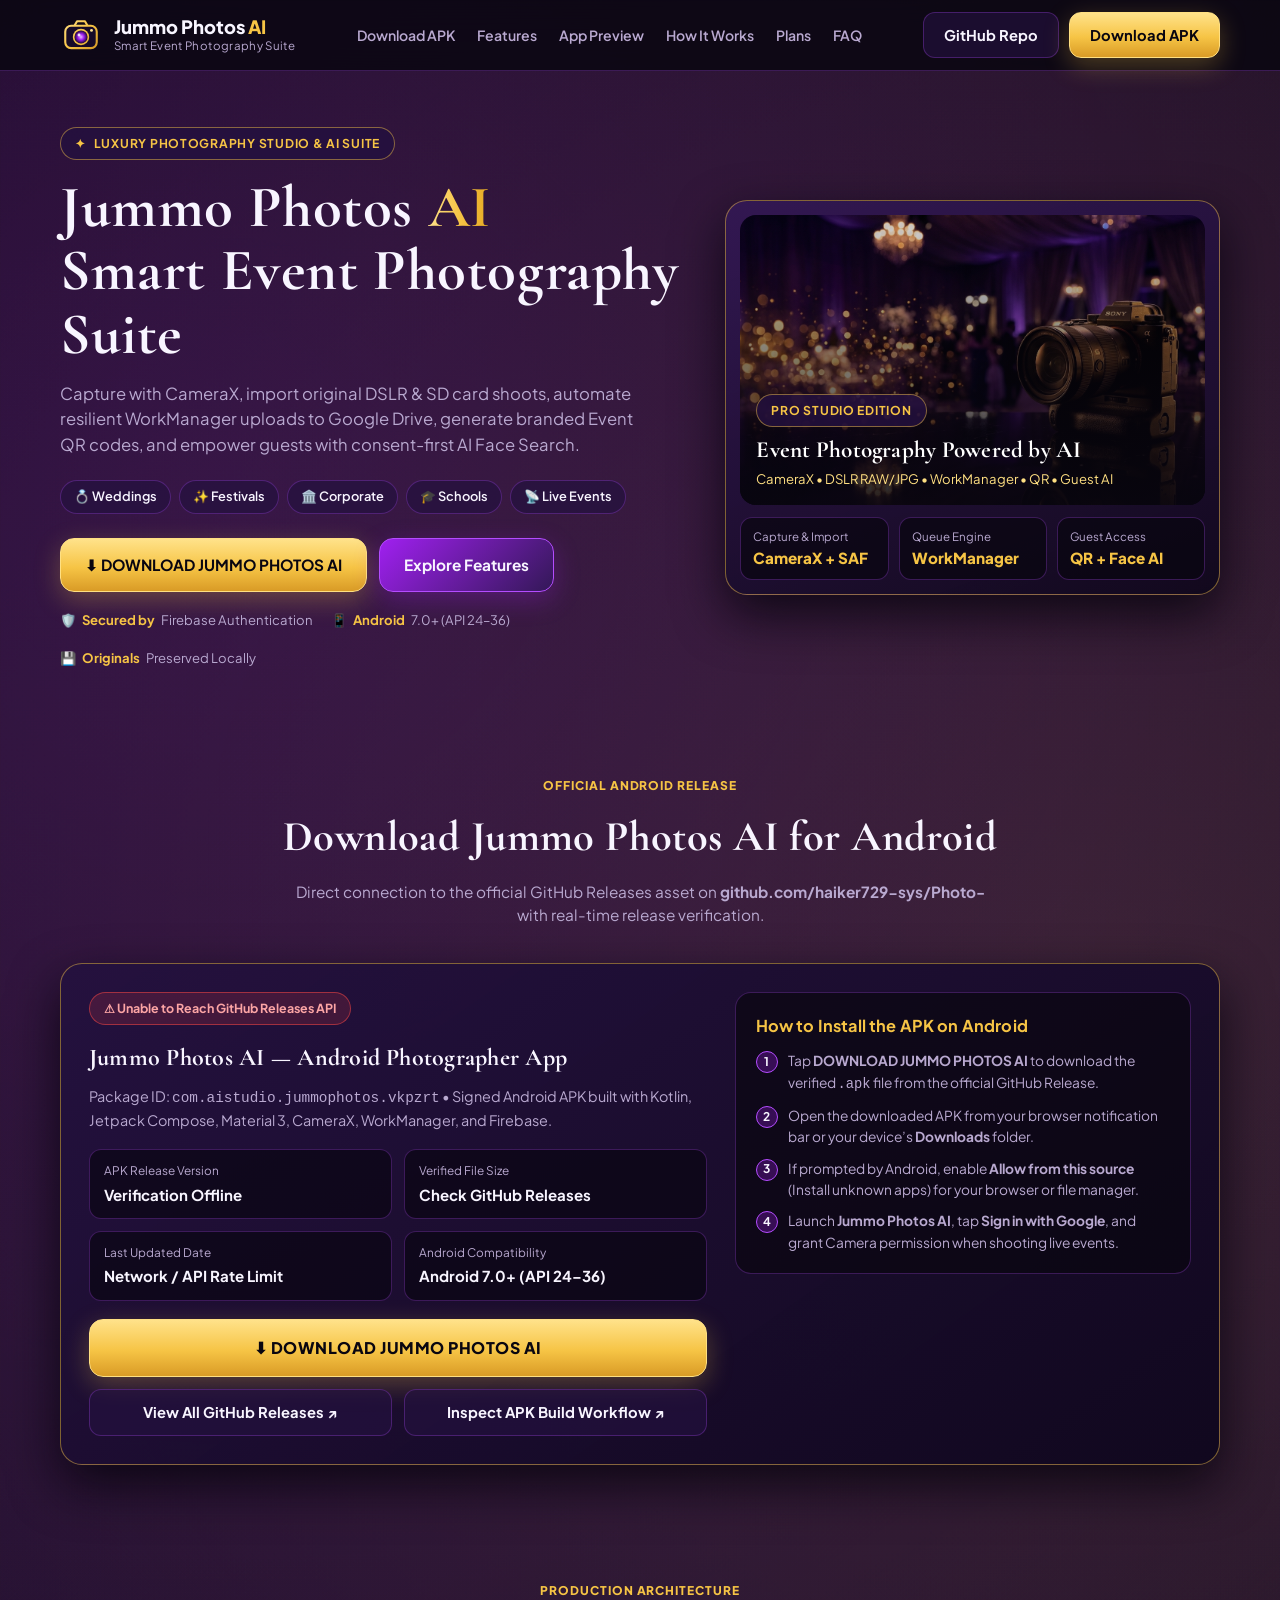
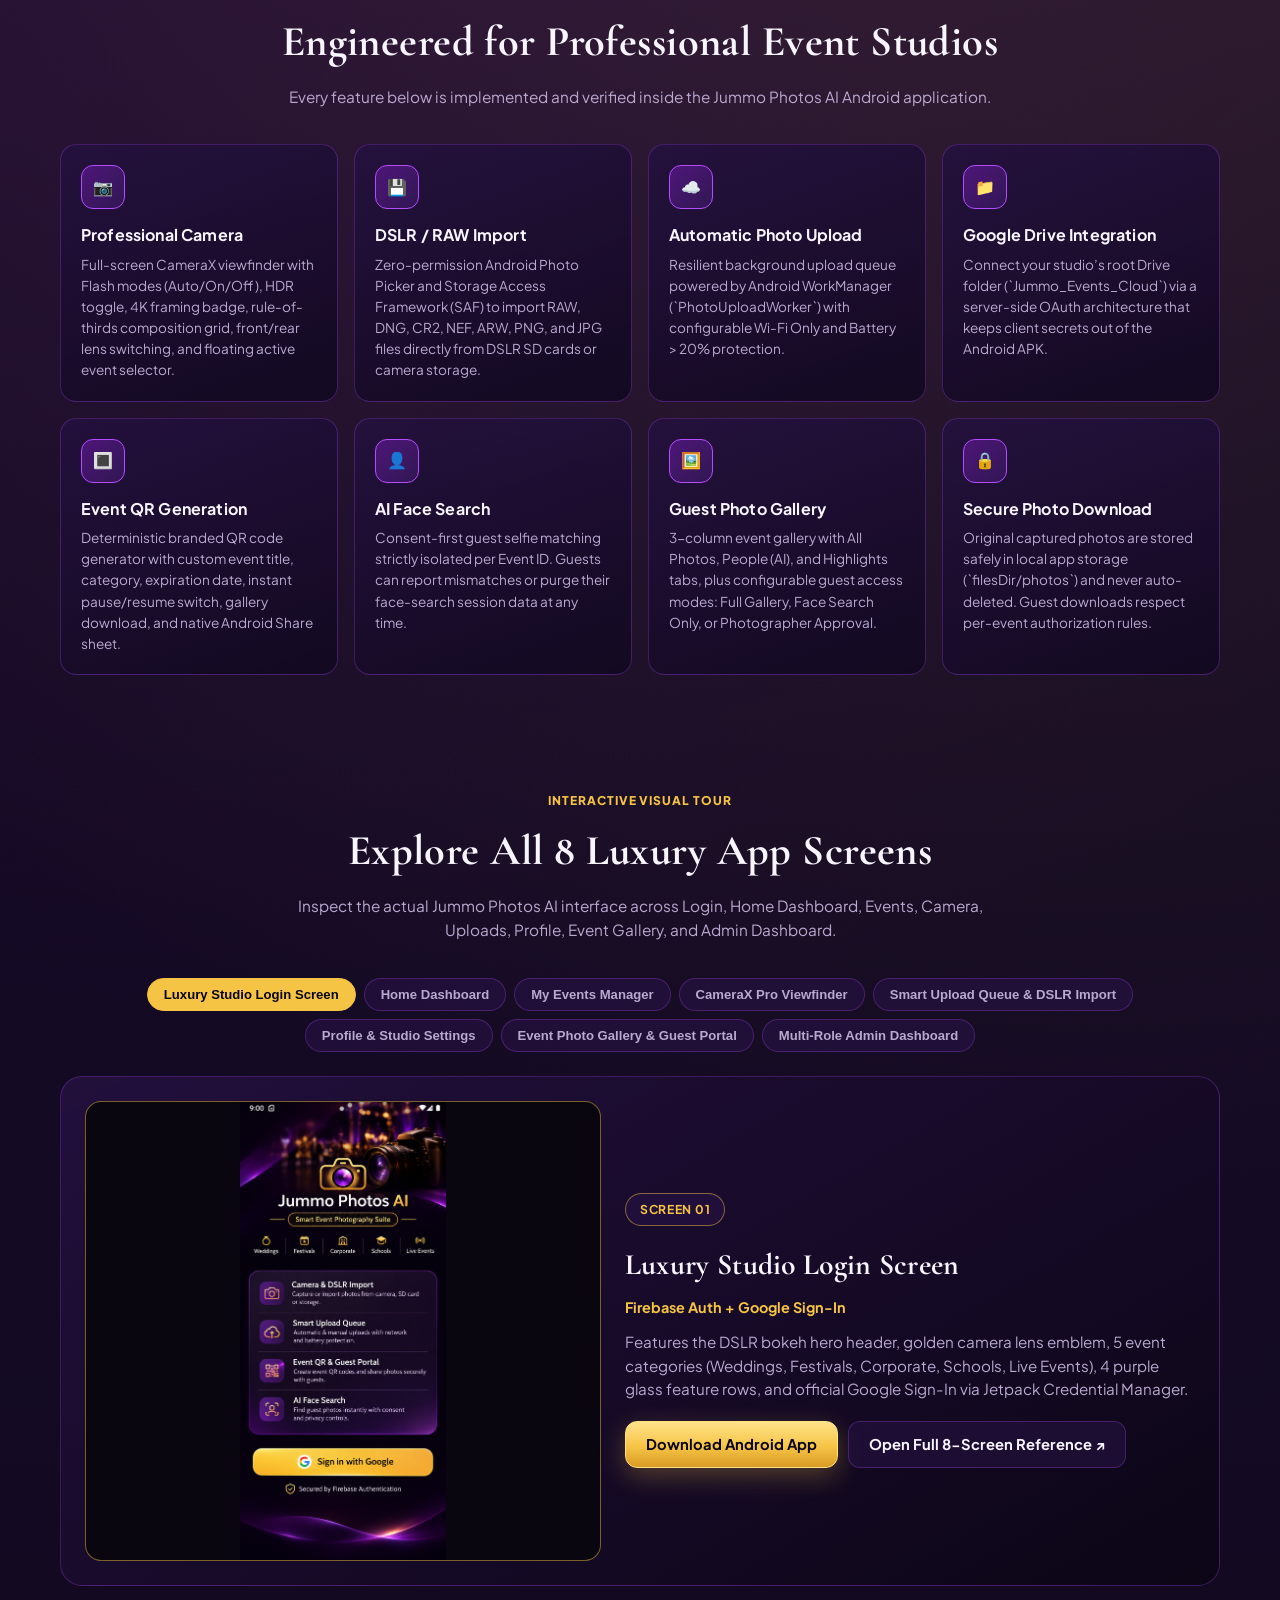
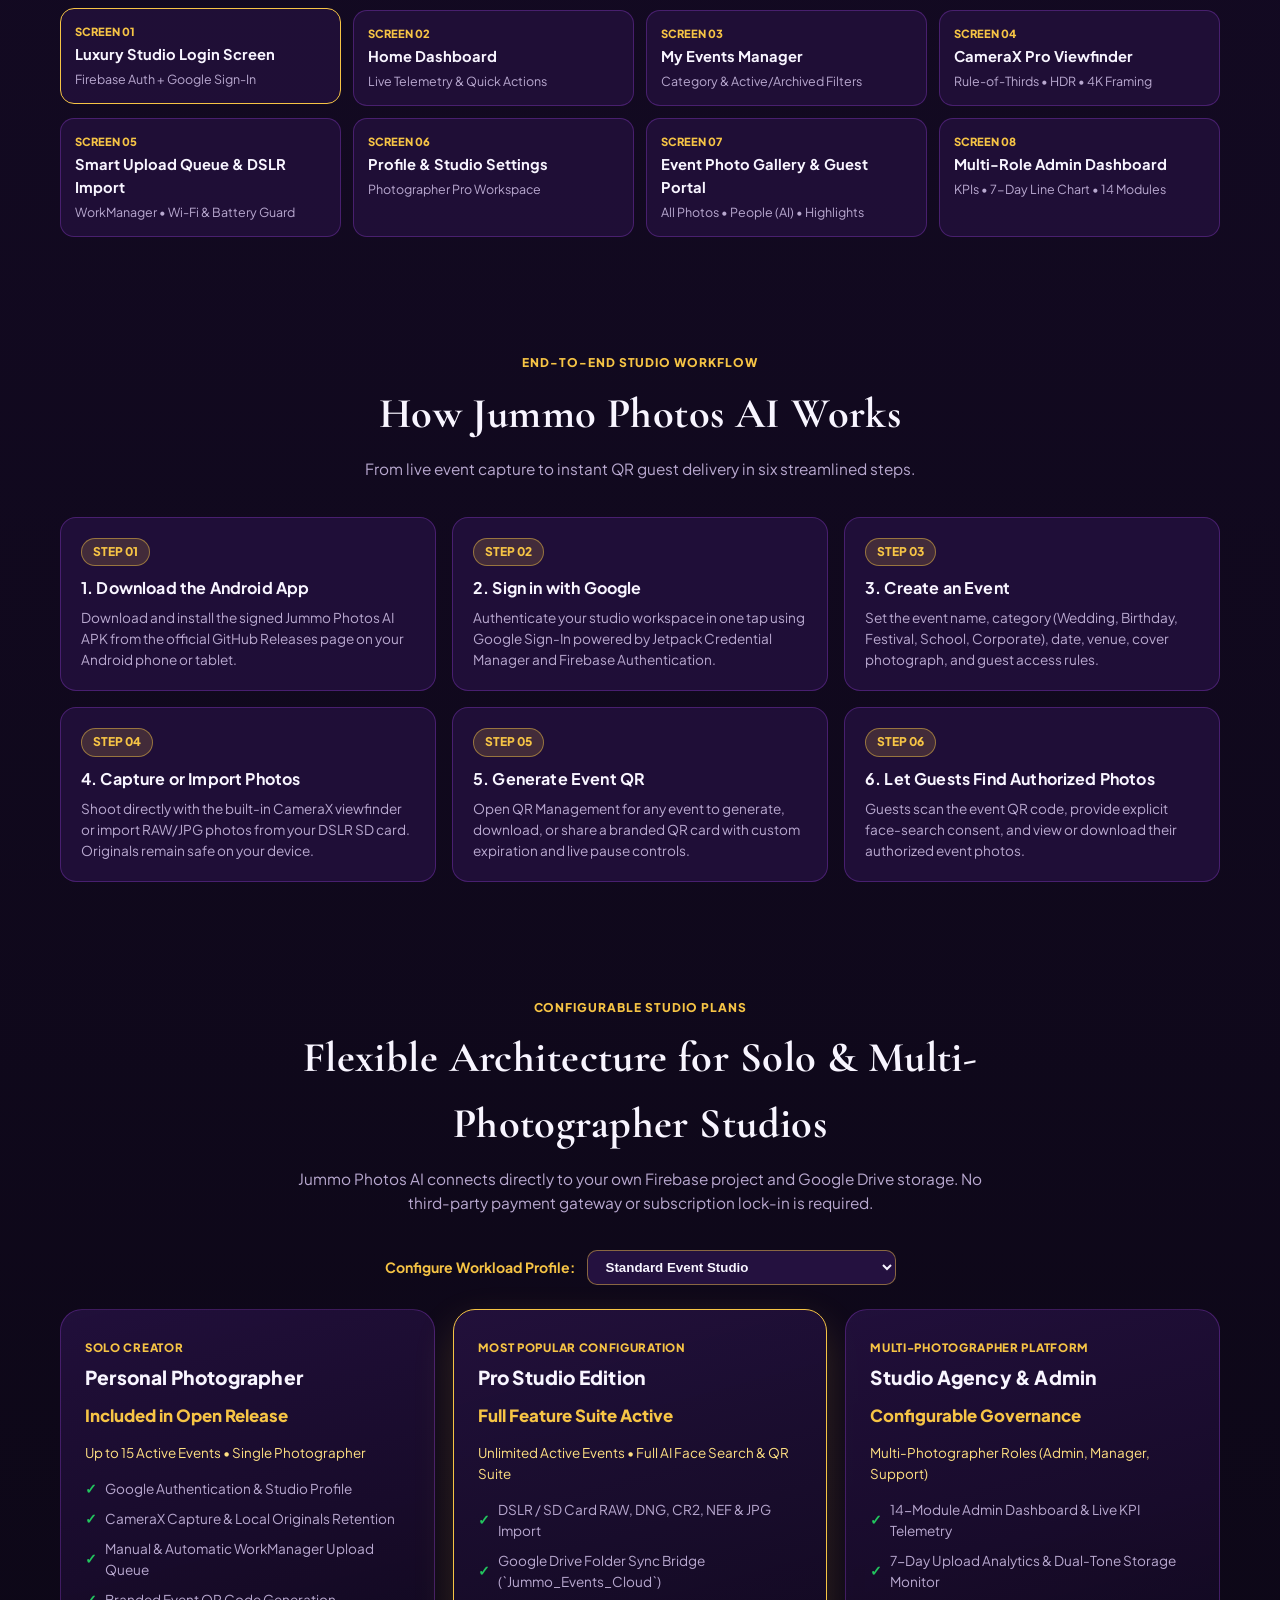
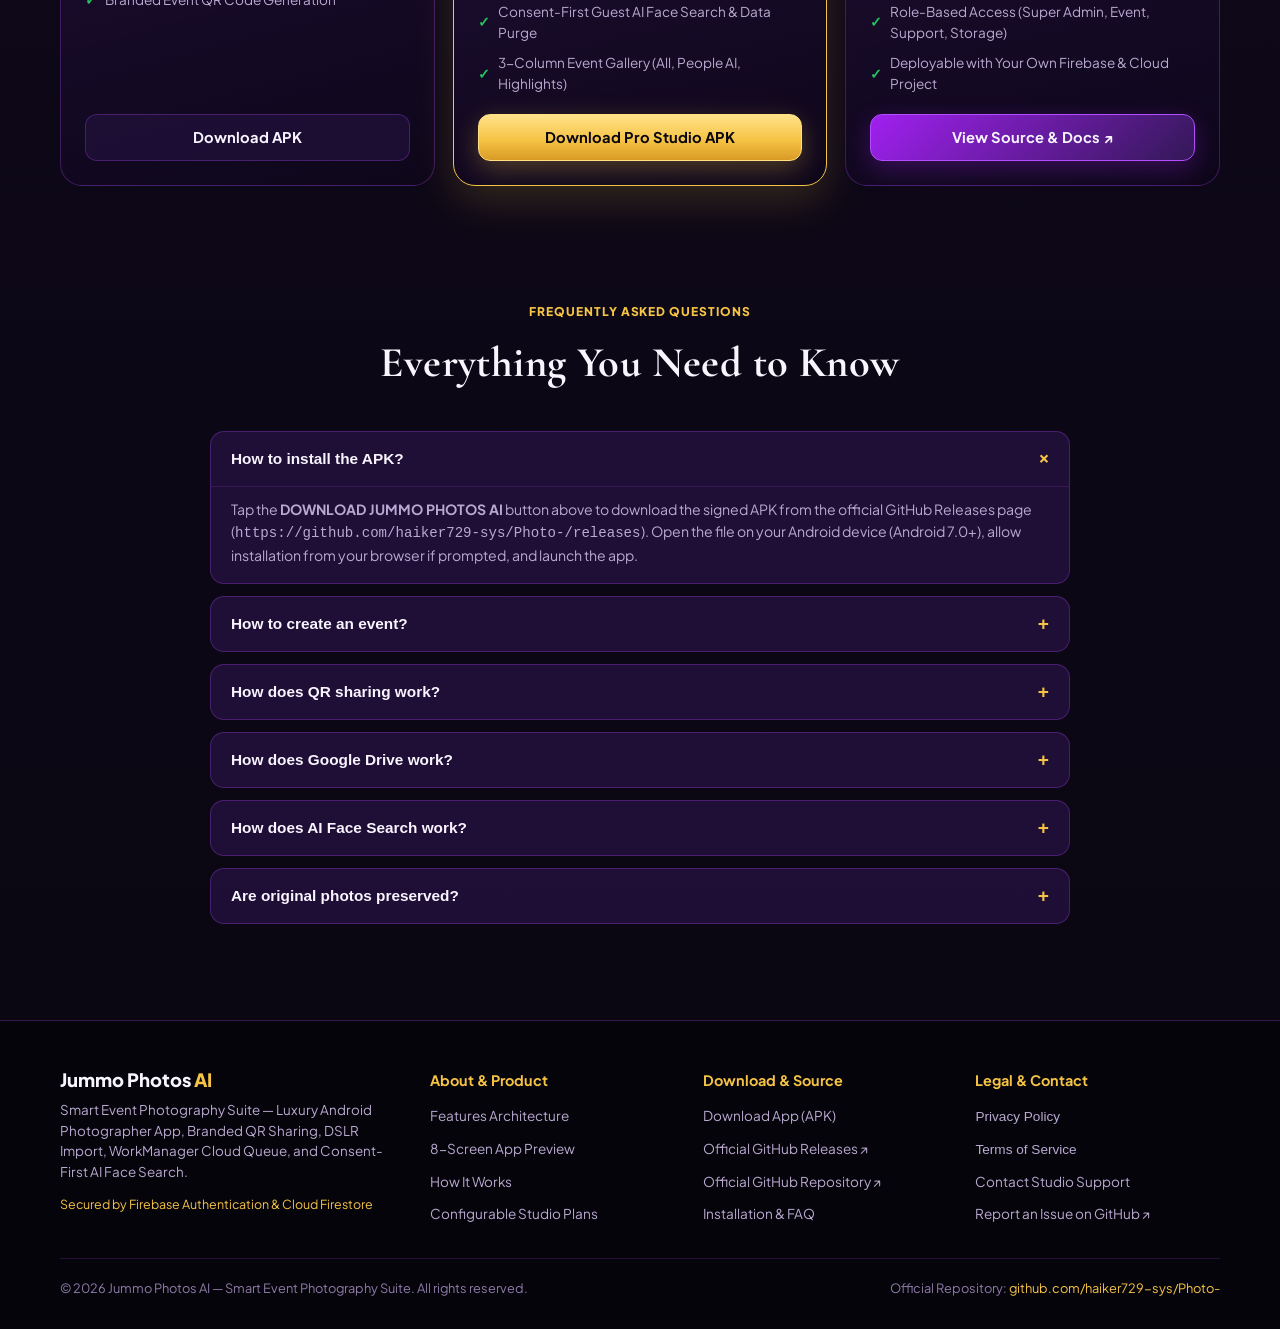
==== docs/index.html @ 93e832d7 "feat: add Official Website screen and APK portal Integrate OfficialWebsiteScreen to provide users wi" ====
<!DOCTYPE html>
<html lang="en">
<head>
  <meta charset="UTF-8" />
  <meta name="viewport" content="width=device-width, initial-scale=1.0" />
  <title>Jummo Photos AI — Smart Event Photography Suite | Official Website</title>
  <meta name="description" content="Jummo Photos AI is a luxury Event Photography, AI Face Search, DSLR RAW/JPG Import, WorkManager Cloud Upload, and Instant QR Photo Sharing suite for Android." />
  <meta name="keywords" content="Jummo Photos AI, Event Photography App, AI Face Search, QR Photo Sharing, CameraX Android, DSLR Import, Wedding Photography SaaS" />
  <meta property="og:title" content="Jummo Photos AI — Smart Event Photography Suite" />
  <meta property="og:description" content="Capture, manage, and share event photography with CameraX, DSLR/SD Import, Google Drive sync, Branded Event QR codes, and Consent-First AI Face Search." />
  <meta property="og:type" content="website" />
  <link rel="preconnect" href="https://fonts.googleapis.com" />
  <link rel="preconnect" href="https://fonts.gstatic.com" crossorigin />
  <link href="https://fonts.googleapis.com/css2?family=Cormorant+Garamond:wght@600;700&family=Plus+Jakarta+Sans:wght@400;500;600;700;800&display=swap" rel="stylesheet" />
  <link rel="stylesheet" href="styles.css" />
</head>
<body>
  <!-- Sticky Navigation Bar -->
  <header class="navbar">
    <div class="container nav-inner">
      <a href="#top" class="brand-link" aria-label="Jummo Photos AI Home">
        <!-- Luxury Golden Camera Lens SVG Logo -->
        <svg class="brand-logo-svg" viewBox="0 0 64 64" fill="none" xmlns="http://www.w3.org/2000/svg" aria-hidden="true">
          <defs>
            <linearGradient id="goldGrad" x1="0" y1="0" x2="64" y2="64" gradientUnits="userSpaceOnUse">
              <stop offset="0%" stop-color="#FFE596" />
              <stop offset="50%" stop-color="#F6C445" />
              <stop offset="100%" stop-color="#C98A1B" />
            </linearGradient>
            <radialGradient id="purpleLens" cx="50%" cy="50%" r="50%">
              <stop offset="0%" stop-color="#E9B8FF" />
              <stop offset="45%" stop-color="#A020F0" />
              <stop offset="100%" stop-color="#1A062E" />
            </radialGradient>
          </defs>
          <path d="M22 18L26 11H38L42 18" stroke="url(#goldGrad)" stroke-width="3.2" stroke-linecap="round" stroke-linejoin="round" />
          <rect x="8" y="18" width="48" height="34" rx="9" fill="#160B28" stroke="url(#goldGrad)" stroke-width="3.2" />
          <circle cx="48" cy="25" r="2.2" fill="#FFE596" />
          <circle cx="32" cy="35" r="12.5" fill="url(#goldGrad)" />
          <circle cx="32" cy="35" r="10" fill="url(#purpleLens)" />
          <circle cx="29" cy="32" r="2.2" fill="#FFFFFF" fill-opacity="0.85" />
        </svg>
        <div class="brand-text-wrap">
          <span class="brand-name">Jummo Photos <span>AI</span></span>
          <span class="brand-tagline">Smart Event Photography Suite</span>
        </div>
      </a>

      <nav aria-label="Primary Navigation">
        <ul class="nav-links" id="main-nav-links">
          <li><a href="#download-apk">Download APK</a></li>
          <li><a href="#features">Features</a></li>
          <li><a href="#app-preview">App Preview</a></li>
          <li><a href="#how-it-works">How It Works</a></li>
          <li><a href="#pricing">Plans</a></li>
          <li><a href="#faq">FAQ</a></li>
        </ul>
      </nav>

      <div class="nav-actions">
        <a href="https://github.com/haiker729-sys/Photo-" target="_blank" rel="noopener noreferrer" class="btn btn-outline">GitHub Repo</a>
        <a href="#download-apk" class="btn btn-gold">Download APK</a>
        <button type="button" class="mobile-menu-btn" id="mobile-menu-toggle" aria-label="Toggle Menu">☰</button>
      </div>
    </div>
  </header>

  <main id="top">
    <!-- 1. HERO SECTION -->
    <section class="hero-section">
      <div class="container hero-grid">
        <div>
          <div class="studio-pill">
            <span>✦</span> Luxury Photography Studio &amp; AI Suite
          </div>
          <h1 class="hero-title">
            Jummo Photos <span class="gold-accent">AI</span><br />
            Smart Event Photography Suite
          </h1>
          <p class="hero-subtitle">
            Capture with CameraX, import original DSLR &amp; SD card shoots, automate resilient WorkManager uploads to Google Drive, generate branded Event QR codes, and empower guests with consent-first AI Face Search.
          </p>

          <div class="hero-categories-strip" aria-label="Supported Event Categories">
            <span class="category-chip">💍 Weddings</span>
            <span class="category-chip">✨ Festivals</span>
            <span class="category-chip">🏛️ Corporate</span>
            <span class="category-chip">🎓 Schools</span>
            <span class="category-chip">📡 Live Events</span>
          </div>

          <div class="hero-cta-row">
            <a href="https://github.com/haiker729-sys/Photo-/releases/latest" class="btn btn-gold btn-large js-apk-download-trigger">
              ⬇ DOWNLOAD JUMMO PHOTOS AI
            </a>
            <a href="#features" class="btn btn-violet btn-large">
              Explore Features
            </a>
          </div>

          <div class="hero-trust-row">
            <span class="hero-trust-item">🛡️ <strong>Secured by</strong> Firebase Authentication</span>
            <span class="hero-trust-item">📱 <strong>Android</strong> 7.0+ (API 24–36)</span>
            <span class="hero-trust-item">💾 <strong>Originals</strong> Preserved Locally</span>
          </div>
        </div>

        <!-- Right Visual Card: DSLR + Wedding Photography Showcase -->
        <div class="hero-visual-card">
          <div class="hero-banner-img-wrap">
            <img src="assets/hero-studio.jpg" alt="Jummo Photos AI Professional DSLR Camera and Wedding Bokeh" />
            <div class="hero-banner-overlay">
              <span class="studio-pill" style="margin-bottom: 6px; width: fit-content;">Pro Studio Edition</span>
              <h2 style="font-size: 1.45rem; color: #fff;">Event Photography Powered by AI</h2>
              <p style="font-size: 0.82rem; color: #FFE082;">CameraX • DSLR RAW/JPG • WorkManager • QR • Guest AI</p>
            </div>
          </div>
          <div class="hero-mini-grid">
            <div class="hero-mini-stat">
              <div class="label">Capture &amp; Import</div>
              <div class="value">CameraX + SAF</div>
            </div>
            <div class="hero-mini-stat">
              <div class="label">Queue Engine</div>
              <div class="value">WorkManager</div>
            </div>
            <div class="hero-mini-stat">
              <div class="label">Guest Access</div>
              <div class="value">QR + Face AI</div>
            </div>
          </div>
        </div>
      </div>
    </section>

    <!-- 2. APK DOWNLOAD SYSTEM -->
    <section class="section" id="download-apk">
      <div class="container">
        <div class="section-header">
          <span class="section-eyebrow">Official Android Release</span>
          <h2 class="section-title">Download Jummo Photos AI for Android</h2>
          <p class="section-desc">
            Direct connection to the official GitHub Releases asset on <strong>github.com/haiker729-sys/Photo-</strong> with real-time release verification.
          </p>
        </div>

        <div class="apk-hub-card">
          <div class="apk-hub-grid">
            <div>
              <div id="apk-release-status-pill" class="release-status-pill checking">
                ⟳ Verifying Latest GitHub Release on haiker729-sys/Photo-…
              </div>
              <h3 style="font-size: 1.5rem; margin-bottom: 8px;">Jummo Photos AI — Android Photographer App</h3>
              <p style="font-size: 0.9rem; color: var(--text-lavender);">
                Package ID: <code>com.aistudio.jummophotos.vkpzrt</code> • Signed Android APK built with Kotlin, Jetpack Compose, Material 3, CameraX, WorkManager, and Firebase.
              </p>

              <div class="apk-meta-grid">
                <div class="apk-meta-box">
                  <div class="meta-label">APK Release Version</div>
                  <div class="meta-value" id="apk-meta-version">Checking release…</div>
                </div>
                <div class="apk-meta-box">
                  <div class="meta-label">Verified File Size</div>
                  <div class="meta-value" id="apk-meta-size">Checking asset…</div>
                </div>
                <div class="apk-meta-box">
                  <div class="meta-label">Last Updated Date</div>
                  <div class="meta-value" id="apk-meta-updated">Checking date…</div>
                </div>
                <div class="apk-meta-box">
                  <div class="meta-label">Android Compatibility</div>
                  <div class="meta-value">Android 7.0+ (API 24–36)</div>
                </div>
              </div>

              <a
                href="https://github.com/haiker729-sys/Photo-/releases/latest"
                id="primary-apk-download-btn"
                class="btn btn-gold apk-download-btn js-apk-download-trigger"
              >
                ⬇ DOWNLOAD JUMMO PHOTOS AI
              </a>

              <div style="display: flex; flex-wrap: wrap; gap: 12px; margin-top: 12px;">
                <a
                  href="https://github.com/haiker729-sys/Photo-/releases"
                  target="_blank"
                  rel="noopener noreferrer"
                  class="btn btn-outline"
                  style="flex: 1;"
                >
                  View All GitHub Releases ↗
                </a>
                <a
                  href="https://github.com/haiker729-sys/Photo-/actions"
                  target="_blank"
                  rel="noopener noreferrer"
                  class="btn btn-outline"
                  style="flex: 1;"
                >
                  Inspect APK Build Workflow ↗
                </a>
              </div>

              <div id="apk-download-error-box" class="apk-error-box" role="alert">
                <strong>Release Verification Notice:</strong>
                <span id="apk-download-error-text">
                  Checking https://github.com/haiker729-sys/Photo-/releases for a published .apk asset…
                </span>
              </div>
            </div>

            <!-- Installation Instructions -->
            <div class="install-steps-card">
              <h3>How to Install the APK on Android</h3>
              <ol class="install-list">
                <li>
                  <span class="step-badge">1</span>
                  <div>Tap <strong>DOWNLOAD JUMMO PHOTOS AI</strong> to download the verified <code>.apk</code> file from the official GitHub Release.</div>
                </li>
                <li>
                  <span class="step-badge">2</span>
                  <div>Open the downloaded APK from your browser notification bar or your device’s <strong>Downloads</strong> folder.</div>
                </li>
                <li>
                  <span class="step-badge">3</span>
                  <div>If prompted by Android, enable <strong>Allow from this source</strong> (Install unknown apps) for your browser or file manager.</div>
                </li>
                <li>
                  <span class="step-badge">4</span>
                  <div>Launch <strong>Jummo Photos AI</strong>, tap <strong>Sign in with Google</strong>, and grant Camera permission when shooting live events.</div>
                </li>
              </ol>
            </div>
          </div>
        </div>
      </div>
    </section>

    <!-- 3. FEATURES SECTION (8 Implemented Features) -->
    <section class="section" id="features">
      <div class="container">
        <div class="section-header">
          <span class="section-eyebrow">Production Architecture</span>
          <h2 class="section-title">Engineered for Professional Event Studios</h2>
          <p class="section-desc">
            Every feature below is implemented and verified inside the Jummo Photos AI Android application.
          </p>
        </div>

        <div class="features-grid">
          <article class="feature-card">
            <div class="feature-icon-box">📷</div>
            <h3>Professional Camera</h3>
            <p>Full-screen CameraX viewfinder with Flash modes (Auto/On/Off), HDR toggle, 4K framing badge, rule-of-thirds composition grid, front/rear lens switching, and floating active event selector.</p>
          </article>

          <article class="feature-card">
            <div class="feature-icon-box">💾</div>
            <h3>DSLR / RAW Import</h3>
            <p>Zero-permission Android Photo Picker and Storage Access Framework (SAF) to import RAW, DNG, CR2, NEF, ARW, PNG, and JPG files directly from DSLR SD cards or camera storage.</p>
          </article>

          <article class="feature-card">
            <div class="feature-icon-box">☁️</div>
            <h3>Automatic Photo Upload</h3>
            <p>Resilient background upload queue powered by Android WorkManager (`PhotoUploadWorker`) with configurable Wi-Fi Only and Battery &gt; 20% protection.</p>
          </article>

          <article class="feature-card">
            <div class="feature-icon-box">📁</div>
            <h3>Google Drive Integration</h3>
            <p>Connect your studio’s root Drive folder (`Jummo_Events_Cloud`) via a server-side OAuth architecture that keeps client secrets out of the Android APK.</p>
          </article>

          <article class="feature-card">
            <div class="feature-icon-box">🔳</div>
            <h3>Event QR Generation</h3>
            <p>Deterministic branded QR code generator with custom event title, category, expiration date, instant pause/resume switch, gallery download, and native Android Share sheet.</p>
          </article>

          <article class="feature-card">
            <div class="feature-icon-box">👤</div>
            <h3>AI Face Search</h3>
            <p>Consent-first guest selfie matching strictly isolated per Event ID. Guests can report mismatches or purge their face-search session data at any time.</p>
          </article>

          <article class="feature-card">
            <div class="feature-icon-box">🖼️</div>
            <h3>Guest Photo Gallery</h3>
            <p>3-column event gallery with All Photos, People (AI), and Highlights tabs, plus configurable guest access modes: Full Gallery, Face Search Only, or Photographer Approval.</p>
          </article>

          <article class="feature-card">
            <div class="feature-icon-box">🔒</div>
            <h3>Secure Photo Download</h3>
            <p>Original captured photos are stored safely in local app storage (`filesDir/photos`) and never auto-deleted. Guest downloads respect per-event authorization rules.</p>
          </article>
        </div>
      </div>
    </section>

    <!-- 4. APP PREVIEW GALLERY (8 Screens) -->
    <section class="section" id="app-preview">
      <div class="container">
        <div class="section-header">
          <span class="section-eyebrow">Interactive Visual Tour</span>
          <h2 class="section-title">Explore All 8 Luxury App Screens</h2>
          <p class="section-desc">
            Inspect the actual Jummo Photos AI interface across Login, Home Dashboard, Events, Camera, Uploads, Profile, Event Gallery, and Admin Dashboard.
          </p>
        </div>

        <div class="preview-tabs" id="preview-tabs-container" role="tablist"></div>

        <div class="preview-showcase-layout">
          <div class="preview-image-frame">
            <img id="preview-active-image" src="assets/screen-login.png" alt="Jummo Photos AI Screen Preview" />
          </div>
          <div>
            <span class="studio-pill" id="preview-active-number">Screen 01</span>
            <h3 id="preview-active-title" style="font-size: 1.85rem; margin-bottom: 8px;">Luxury Studio Login Screen</h3>
            <p id="preview-active-badge" style="color: var(--gold-bright); font-weight: 700; font-size: 0.9rem; margin-bottom: 12px;">
              Firebase Auth + Google Sign-In
            </p>
            <p id="preview-active-desc" style="color: var(--text-lavender); font-size: 0.95rem; margin-bottom: 20px;">
              Features the DSLR bokeh hero header, golden camera lens emblem, 5 event categories, 4 purple glass feature rows, and official Google Sign-In.
            </p>
            <div style="display: flex; flex-wrap: wrap; gap: 10px;">
              <a href="#download-apk" class="btn btn-gold">Download Android App</a>
              <a href="assets/screen-suite-8.png" target="_blank" rel="noopener noreferrer" class="btn btn-outline">Open Full 8-Screen Reference ↗</a>
            </div>
          </div>
        </div>

        <div class="screens-8-grid" id="screens-mini-grid"></div>
      </div>
    </section>

    <!-- 5. HOW IT WORKS (6 Steps) -->
    <section class="section" id="how-it-works">
      <div class="container">
        <div class="section-header">
          <span class="section-eyebrow">End-to-End Studio Workflow</span>
          <h2 class="section-title">How Jummo Photos AI Works</h2>
          <p class="section-desc">
            From live event capture to instant QR guest delivery in six streamlined steps.
          </p>
        </div>

        <div class="steps-grid">
          <div class="step-card">
            <span class="step-number-pill">STEP 01</span>
            <h3>1. Download the Android App</h3>
            <p>Download and install the signed Jummo Photos AI APK from the official GitHub Releases page on your Android phone or tablet.</p>
          </div>

          <div class="step-card">
            <span class="step-number-pill">STEP 02</span>
            <h3>2. Sign in with Google</h3>
            <p>Authenticate your studio workspace in one tap using Google Sign-In powered by Jetpack Credential Manager and Firebase Authentication.</p>
          </div>

          <div class="step-card">
            <span class="step-number-pill">STEP 03</span>
            <h3>3. Create an Event</h3>
            <p>Set the event name, category (Wedding, Birthday, Festival, School, Corporate), date, venue, cover photograph, and guest access rules.</p>
          </div>

          <div class="step-card">
            <span class="step-number-pill">STEP 04</span>
            <h3>4. Capture or Import Photos</h3>
            <p>Shoot directly with the built-in CameraX viewfinder or import RAW/JPG photos from your DSLR SD card. Originals remain safe on your device.</p>
          </div>

          <div class="step-card">
            <span class="step-number-pill">STEP 05</span>
            <h3>5. Generate Event QR</h3>
            <p>Open QR Management for any event to generate, download, or share a branded QR card with custom expiration and live pause controls.</p>
          </div>

          <div class="step-card">
            <span class="step-number-pill">STEP 06</span>
            <h3>6. Let Guests Find Authorized Photos</h3>
            <p>Guests scan the event QR code, provide explicit face-search consent, and view or download their authorized event photos.</p>
          </div>
        </div>
      </div>
    </section>

    <!-- 6. PRICING (Configurable Plans — No Fake Prices or Payment Claims) -->
    <section class="section" id="pricing">
      <div class="container">
        <div class="section-header">
          <span class="section-eyebrow">Configurable Studio Plans</span>
          <h2 class="section-title">Flexible Architecture for Solo &amp; Multi-Photographer Studios</h2>
          <p class="section-desc">
            Jummo Photos AI connects directly to your own Firebase project and Google Drive storage. No third-party payment gateway or subscription lock-in is required.
          </p>
        </div>

        <div class="pricing-config-bar">
          <label for="studio-scale-select" style="font-size: 0.88rem; font-weight: 700; color: var(--gold-bright);">
            Configure Workload Profile:
          </label>
          <select
            id="studio-scale-select"
            style="background: var(--bg-card-purple); color: var(--text-white); border: 1px solid var(--border-gold); border-radius: 10px; padding: 8px 14px; font-weight: 600;"
          >
            <option value="standard">Standard Event Studio</option>
            <option value="high_volume">High-Volume Wedding &amp; Festival Season</option>
            <option value="enterprise">Self-Hosted Multi-Studio Deployment</option>
          </select>
        </div>

        <div class="pricing-grid">
          <div class="pricing-card">
            <div>
              <span class="plan-badge">Solo Creator</span>
              <h3>Personal Photographer</h3>
              <div class="plan-mode-tag">Included in Open Release</div>
              <p id="plan-solo-capacity" style="font-size: 0.84rem; color: var(--gold-soft); margin-bottom: 14px;">
                Up to 15 Active Events • Single Photographer
              </p>
              <ul class="plan-features">
                <li>Google Authentication &amp; Studio Profile</li>
                <li>CameraX Capture &amp; Local Originals Retention</li>
                <li>Manual &amp; Automatic WorkManager Upload Queue</li>
                <li>Branded Event QR Code Generation</li>
              </ul>
            </div>
            <a href="#download-apk" class="btn btn-outline">Download APK</a>
          </div>

          <div class="pricing-card featured">
            <div>
              <span class="plan-badge">Most Popular Configuration</span>
              <h3>Pro Studio Edition</h3>
              <div class="plan-mode-tag">Full Feature Suite Active</div>
              <p id="plan-pro-capacity" style="font-size: 0.84rem; color: var(--gold-soft); margin-bottom: 14px;">
                Unlimited Active Events • Full AI Face Search &amp; QR Suite
              </p>
              <ul class="plan-features">
                <li>DSLR / SD Card RAW, DNG, CR2, NEF &amp; JPG Import</li>
                <li>Google Drive Folder Sync Bridge (`Jummo_Events_Cloud`)</li>
                <li>Consent-First Guest AI Face Search &amp; Data Purge</li>
                <li>3-Column Event Gallery (All, People AI, Highlights)</li>
              </ul>
            </div>
            <a href="#download-apk" class="btn btn-gold">Download Pro Studio APK</a>
          </div>

          <div class="pricing-card">
            <div>
              <span class="plan-badge">Multi-Photographer Platform</span>
              <h3>Studio Agency &amp; Admin</h3>
              <div class="plan-mode-tag">Configurable Governance</div>
              <p id="plan-agency-capacity" style="font-size: 0.84rem; color: var(--gold-soft); margin-bottom: 14px;">
                Multi-Photographer Roles (Admin, Manager, Support)
              </p>
              <ul class="plan-features">
                <li>14-Module Admin Dashboard &amp; Live KPI Telemetry</li>
                <li>7-Day Upload Analytics &amp; Dual-Tone Storage Monitor</li>
                <li>Role-Based Access (Super Admin, Event, Support, Storage)</li>
                <li>Deployable with Your Own Firebase &amp; Cloud Project</li>
              </ul>
            </div>
            <a href="https://github.com/haiker729-sys/Photo-" target="_blank" rel="noopener noreferrer" class="btn btn-violet">View Source &amp; Docs ↗</a>
          </div>
        </div>
      </div>
    </section>

    <!-- 7. FAQ SECTION -->
    <section class="section" id="faq">
      <div class="container">
        <div class="section-header">
          <span class="section-eyebrow">Frequently Asked Questions</span>
          <h2 class="section-title">Everything You Need to Know</h2>
        </div>

        <div class="faq-list">
          <div class="faq-item open">
            <button type="button" class="faq-question">
              <span>How to install the APK?</span>
              <span class="icon">+</span>
            </button>
            <div class="faq-answer">
              Tap the <strong>DOWNLOAD JUMMO PHOTOS AI</strong> button above to download the signed APK from the official GitHub Releases page (<code>https://github.com/haiker729-sys/Photo-/releases</code>). Open the file on your Android device (Android 7.0+), allow installation from your browser if prompted, and launch the app.
            </div>
          </div>

          <div class="faq-item">
            <button type="button" class="faq-question">
              <span>How to create an event?</span>
              <span class="icon">+</span>
            </button>
            <div class="faq-answer">
              After signing in with Google, tap <strong>+ Create Event</strong> on the Home Dashboard or <strong>+ New Event</strong> on the My Events tab. Enter the event name, choose a category (Wedding, Birthday, Festival, School, Corporate, Other), set the event date and venue, pick a cover image, and choose the guest access mode.
            </div>
          </div>

          <div class="faq-item">
            <button type="button" class="faq-question">
              <span>How does QR sharing work?</span>
              <span class="icon">+</span>
            </button>
            <div class="faq-answer">
              Every event automatically gets a unique, deterministic branded QR code card. You can download the QR image to your gallery, share it via WhatsApp/email using the native Share sheet, set an expiration date, or pause/resume guest QR access at any time with a single toggle.
            </div>
          </div>

          <div class="faq-item">
            <button type="button" class="faq-question">
              <span>How does Google Drive work?</span>
              <span class="icon">+</span>
            </button>
            <div class="faq-answer">
              In <strong>Profile &amp; Settings → Google Drive</strong>, enable the Drive connection and specify your root cloud folder name (default: <code>Jummo_Events_Cloud</code>). The architecture uses a server-side OAuth bridge so no sensitive OAuth client secret is ever hardcoded inside the Android APK.
            </div>
          </div>

          <div class="faq-item">
            <button type="button" class="faq-question">
              <span>How does AI Face Search work?</span>
              <span class="icon">+</span>
            </button>
            <div class="faq-answer">
              When guests open an event portal, they must first read and check an explicit biometric consent agreement before running a selfie face search. Search results are strictly isolated to that single Event ID, and both guests and photographers can permanently delete guest face-search sessions at any time.
            </div>
          </div>

          <div class="faq-item">
            <button type="button" class="faq-question">
              <span>Are original photos preserved?</span>
              <span class="icon">+</span>
            </button>
            <div class="faq-answer">
              Yes. Every photo captured with the built-in CameraX viewfinder or imported into an event is saved in local app storage (<code>filesDir/photos</code>) and is <strong>never automatically deleted</strong> after cloud upload.
            </div>
          </div>
        </div>
      </div>
    </section>
  </main>

  <!-- 8. FOOTER -->
  <footer class="site-footer">
    <div class="container">
      <div class="footer-grid">
        <div class="footer-col">
          <div class="brand-link" style="margin-bottom: 10px;">
            <span class="brand-name">Jummo Photos <span>AI</span></span>
          </div>
          <p style="font-size: 0.84rem; color: var(--text-lavender); margin-bottom: 12px;">
            Smart Event Photography Suite — Luxury Android Photographer App, Branded QR Sharing, DSLR Import, WorkManager Cloud Queue, and Consent-First AI Face Search.
          </p>
          <p style="font-size: 0.78rem; color: var(--gold-bright);">
            Secured by Firebase Authentication &amp; Cloud Firestore
          </p>
        </div>

        <div class="footer-col">
          <h4>About &amp; Product</h4>
          <ul>
            <li><a href="#features">Features Architecture</a></li>
            <li><a href="#app-preview">8-Screen App Preview</a></li>
            <li><a href="#how-it-works">How It Works</a></li>
            <li><a href="#pricing">Configurable Studio Plans</a></li>
          </ul>
        </div>

        <div class="footer-col">
          <h4>Download &amp; Source</h4>
          <ul>
            <li><a href="#download-apk">Download App (APK)</a></li>
            <li><a href="https://github.com/haiker729-sys/Photo-/releases" target="_blank" rel="noopener noreferrer">Official GitHub Releases ↗</a></li>
            <li><a href="https://github.com/haiker729-sys/Photo-" target="_blank" rel="noopener noreferrer">Official GitHub Repository ↗</a></li>
            <li><a href="#faq">Installation &amp; FAQ</a></li>
          </ul>
        </div>

        <div class="footer-col">
          <h4>Legal &amp; Contact</h4>
          <ul>
            <li><button type="button" class="link-btn" data-policy-modal="privacy">Privacy Policy</button></li>
            <li><button type="button" class="link-btn" data-policy-modal="terms">Terms of Service</button></li>
            <li><a href="mailto:merajalam906090@gmail.com">Contact Studio Support</a></li>
            <li><a href="https://github.com/haiker729-sys/Photo-/issues" target="_blank" rel="noopener noreferrer">Report an Issue on GitHub ↗</a></li>
          </ul>
        </div>
      </div>

      <div class="footer-bottom">
        <span>© 2026 Jummo Photos AI — Smart Event Photography Suite. All rights reserved.</span>
        <span>Official Repository: <a href="https://github.com/haiker729-sys/Photo-" target="_blank" rel="noopener noreferrer" style="color: var(--gold-bright);">github.com/haiker729-sys/Photo-</a></span>
      </div>
    </div>
  </footer>

  <!-- Privacy Policy / Terms Modal -->
  <div class="modal-backdrop" id="policy-modal" role="dialog" aria-modal="true" aria-labelledby="policy-modal-title">
    <div class="modal-card">
      <div class="modal-header">
        <h3 id="policy-modal-title" style="color: var(--gold-bright); font-size: 1.35rem;">Policy</h3>
        <button type="button" id="policy-modal-close" class="btn btn-outline" style="padding: 6px 12px;">Close ✕</button>
      </div>
      <div class="modal-body" id="policy-modal-body"></div>
    </div>
  </div>

  <script src="app.js"></script>
</body>
</html>
---- docs/styles.css ----
:root {
  --bg-obsidian: #090610;
  --bg-royal-purple: #160B28;
  --bg-card-purple: #24113F;
  --bg-elevated-purple: #331857;
  --violet-primary: #8B1EE4;
  --violet-electric: #A020F0;
  --violet-glow: #B44CFF;
  --gold-bright: #F6C445;
  --gold-soft: #FFE082;
  --gold-deep: #D99B26;
  --text-white: #F8F5FF;
  --text-lavender: #B9A9D0;
  --text-muted: #8E7BA8;
  --success-green: #22C55E;
  --warning-amber: #F59E0B;
  --error-red: #EF4444;
  --border-subtle: rgba(180, 76, 255, 0.28);
  --border-gold: rgba(246, 196, 69, 0.48);
  --shadow-luxury: 0 20px 50px rgba(5, 2, 12, 0.78);
  --radius-xl: 22px;
  --radius-lg: 16px;
  --radius-md: 12px;
  --radius-pill: 999px;
}

* {
  box-sizing: border-box;
  margin: 0;
  padding: 0;
}

html {
  scroll-behavior: smooth;
  background-color: var(--bg-obsidian);
  color: var(--text-white);
  font-family: 'Plus Jakarta Sans', -apple-system, BlinkMacSystemFont, 'Segoe UI', Roboto, sans-serif;
  line-height: 1.55;
}

body {
  background:
    radial-gradient(circle at 18% 8%, rgba(160, 32, 240, 0.22) 0%, transparent 38%),
    radial-gradient(circle at 85% 16%, rgba(246, 196, 69, 0.14) 0%, transparent 35%),
    linear-gradient(180deg, #090610 0%, #140A24 45%, #090610 100%);
  color: var(--text-white);
  overflow-x: hidden;
}

h1, h2, h3, .serif-heading {
  font-family: 'Cormorant Garamond', Georgia, serif;
  letter-spacing: 0.01em;
}

a {
  color: inherit;
  text-decoration: none;
}

.container {
  width: 100%;
  max-width: 1200px;
  margin: 0 auto;
  padding: 0 20px;
}

/* Top Navigation Bar */
.navbar {
  position: sticky;
  top: 0;
  z-index: 100;
  backdrop-filter: blur(18px);
  -webkit-backdrop-filter: blur(18px);
  background: rgba(9, 6, 16, 0.84);
  border-bottom: 1px solid var(--border-subtle);
}

.nav-inner {
  display: flex;
  align-items: center;
  justify-content: space-between;
  height: 70px;
  gap: 16px;
}

.brand-link {
  display: flex;
  align-items: center;
  gap: 12px;
}

.brand-logo-svg {
  width: 42px;
  height: 42px;
  flex-shrink: 0;
}

.brand-text-wrap {
  display: flex;
  flex-direction: column;
}

.brand-name {
  font-size: 1.15rem;
  font-weight: 800;
  color: var(--text-white);
  line-height: 1.15;
}

.brand-name span {
  color: var(--gold-bright);
}

.brand-tagline {
  font-size: 0.72rem;
  color: var(--text-lavender);
  letter-spacing: 0.03em;
}

.nav-links {
  display: flex;
  align-items: center;
  gap: 22px;
  list-style: none;
}

.nav-links a {
  font-size: 0.88rem;
  font-weight: 600;
  color: var(--text-lavender);
  transition: color 0.2s ease;
}

.nav-links a:hover {
  color: var(--gold-bright);
}

.nav-actions {
  display: flex;
  align-items: center;
  gap: 10px;
}

.btn {
  display: inline-flex;
  align-items: center;
  justify-content: center;
  gap: 8px;
  font-weight: 700;
  font-size: 0.92rem;
  padding: 11px 20px;
  border-radius: var(--radius-md);
  border: 1px solid transparent;
  cursor: pointer;
  transition: transform 0.18s ease, box-shadow 0.18s ease, border-color 0.18s ease;
  text-align: center;
}

.btn:hover {
  transform: translateY(-1px);
}

.btn-gold {
  background: linear-gradient(180deg, #FFE28A 0%, #F6C445 55%, #D99B26 100%);
  color: var(--bg-obsidian);
  border-color: var(--gold-soft);
  box-shadow: 0 8px 26px rgba(246, 196, 69, 0.28);
}

.btn-gold:hover {
  box-shadow: 0 12px 32px rgba(246, 196, 69, 0.42);
}

.btn-violet {
  background: linear-gradient(135deg, var(--violet-electric), var(--bg-elevated-purple));
  color: var(--text-white);
  border-color: var(--violet-glow);
  box-shadow: 0 8px 26px rgba(160, 32, 240, 0.28);
}

.btn-outline {
  background: rgba(36, 17, 63, 0.65);
  color: var(--text-white);
  border-color: var(--border-subtle);
}

.btn-outline:hover {
  border-color: var(--gold-bright);
  color: var(--gold-bright);
}

.mobile-menu-btn {
  display: none;
  background: rgba(36, 17, 63, 0.8);
  color: var(--text-white);
  border: 1px solid var(--border-subtle);
  border-radius: 10px;
  padding: 8px 11px;
  cursor: pointer;
}

/* Hero Section */
.hero-section {
  position: relative;
  padding: 56px 0 48px;
  overflow: hidden;
}

.hero-grid {
  display: grid;
  grid-template-columns: 1.12fr 0.88fr;
  gap: 36px;
  align-items: center;
}

.studio-pill {
  display: inline-flex;
  align-items: center;
  gap: 8px;
  padding: 6px 14px;
  border-radius: var(--radius-pill);
  background: rgba(36, 17, 63, 0.82);
  border: 1px solid var(--border-gold);
  color: var(--gold-bright);
  font-size: 0.76rem;
  font-weight: 700;
  letter-spacing: 0.06em;
  text-transform: uppercase;
  margin-bottom: 16px;
}

.hero-title {
  font-size: clamp(2.3rem, 4.6vw, 3.75rem);
  font-weight: 700;
  line-height: 1.08;
  margin-bottom: 14px;
}

.hero-title .gold-accent {
  background: linear-gradient(90deg, #FFE28A, #F6C445, #E5A922);
  -webkit-background-clip: text;
  -webkit-text-fill-color: transparent;
}

.hero-subtitle {
  font-size: 1.04rem;
  color: var(--text-lavender);
  max-width: 580px;
  margin-bottom: 22px;
}

.hero-categories-strip {
  display: flex;
  flex-wrap: wrap;
  gap: 8px;
  margin-bottom: 24px;
}

.category-chip {
  display: inline-flex;
  align-items: center;
  gap: 6px;
  padding: 6px 13px;
  border-radius: var(--radius-pill);
  background: rgba(36, 17, 63, 0.72);
  border: 1px solid var(--border-subtle);
  font-size: 0.8rem;
  font-weight: 600;
  color: var(--text-white);
}

.category-chip svg {
  color: var(--gold-bright);
}

.hero-cta-row {
  display: flex;
  flex-wrap: wrap;
  gap: 12px;
  margin-bottom: 18px;
}

.hero-cta-row .btn-large {
  padding: 14px 24px;
  font-size: 0.96rem;
  border-radius: 14px;
}

.hero-trust-row {
  display: flex;
  flex-wrap: wrap;
  align-items: center;
  gap: 18px;
  font-size: 0.82rem;
  color: var(--text-lavender);
}

.hero-trust-item {
  display: inline-flex;
  align-items: center;
  gap: 6px;
}

.hero-trust-item strong {
  color: var(--gold-bright);
}

/* Hero Visual Showcase Card */
.hero-visual-card {
  position: relative;
  border-radius: var(--radius-xl);
  background: linear-gradient(160deg, rgba(51, 24, 87, 0.85), rgba(16, 8, 28, 0.95));
  border: 1.5px solid var(--border-gold);
  box-shadow: var(--shadow-luxury);
  overflow: hidden;
  padding: 14px;
}

.hero-banner-img-wrap {
  position: relative;
  border-radius: 16px;
  overflow: hidden;
  aspect-ratio: 16 / 10;
  margin-bottom: 12px;
}

.hero-banner-img-wrap img {
  width: 100%;
  height: 100%;
  object-fit: cover;
  display: block;
}

.hero-banner-overlay {
  position: absolute;
  inset: 0;
  background: linear-gradient(180deg, rgba(9, 6, 16, 0.15) 0%, rgba(9, 6, 16, 0.88) 100%);
  display: flex;
  flex-direction: column;
  justify-content: flex-end;
  padding: 16px;
}

.hero-mini-grid {
  display: grid;
  grid-template-columns: repeat(3, 1fr);
  gap: 10px;
}

.hero-mini-stat {
  background: rgba(9, 6, 16, 0.72);
  border: 1px solid var(--border-subtle);
  border-radius: 12px;
  padding: 10px 12px;
}

.hero-mini-stat .label {
  font-size: 0.72rem;
  color: var(--text-lavender);
}

.hero-mini-stat .value {
  font-size: 0.95rem;
  font-weight: 800;
  color: var(--gold-bright);
}

/* Section Headers */
.section {
  padding: 56px 0;
}

.section-header {
  text-align: center;
  max-width: 720px;
  margin: 0 auto 36px;
}

.section-eyebrow {
  display: inline-block;
  font-size: 0.75rem;
  font-weight: 800;
  text-transform: uppercase;
  letter-spacing: 0.08em;
  color: var(--gold-bright);
  margin-bottom: 8px;
}

.section-title {
  font-size: clamp(1.85rem, 3.4vw, 2.65rem);
  font-weight: 700;
  color: var(--text-white);
  margin-bottom: 10px;
}

.section-desc {
  font-size: 0.96rem;
  color: var(--text-lavender);
}

/* APK Download Hub Section */
.apk-hub-card {
  background: linear-gradient(145deg, rgba(36, 17, 63, 0.94), rgba(16, 8, 30, 0.98));
  border: 1.5px solid var(--border-gold);
  border-radius: var(--radius-xl);
  padding: 28px;
  box-shadow: var(--shadow-luxury);
}

.apk-hub-grid {
  display: grid;
  grid-template-columns: 1.15fr 0.85fr;
  gap: 28px;
  align-items: start;
}

.release-status-pill {
  display: inline-flex;
  align-items: center;
  gap: 8px;
  padding: 6px 14px;
  border-radius: var(--radius-pill);
  font-size: 0.78rem;
  font-weight: 700;
  margin-bottom: 14px;
}

.release-status-pill.checking {
  background: rgba(245, 158, 11, 0.16);
  border: 1px solid rgba(245, 158, 11, 0.5);
  color: var(--gold-bright);
}

.release-status-pill.verified {
  background: rgba(34, 197, 94, 0.16);
  border: 1px solid rgba(34, 197, 94, 0.55);
  color: var(--success-green);
}

.release-status-pill.unavailable {
  background: rgba(239, 68, 68, 0.16);
  border: 1px solid rgba(239, 68, 68, 0.55);
  color: #FCA5A5;
}

.apk-meta-grid {
  display: grid;
  grid-template-columns: repeat(2, 1fr);
  gap: 12px;
  margin: 18px 0;
}

.apk-meta-box {
  background: rgba(9, 6, 16, 0.65);
  border: 1px solid var(--border-subtle);
  border-radius: 12px;
  padding: 12px 14px;
}

.apk-meta-box .meta-label {
  font-size: 0.74rem;
  color: var(--text-lavender);
  margin-bottom: 2px;
}

.apk-meta-box .meta-value {
  font-size: 0.94rem;
  font-weight: 700;
  color: var(--text-white);
}

.apk-download-btn {
  width: 100%;
  padding: 16px 24px;
  font-size: 1rem;
  font-weight: 800;
  letter-spacing: 0.03em;
  border-radius: 14px;
}

.apk-error-box {
  display: none;
  margin-top: 14px;
  padding: 14px 16px;
  border-radius: 12px;
  background: rgba(239, 68, 68, 0.16);
  border: 1px solid rgba(239, 68, 68, 0.55);
  color: #FECACA;
  font-size: 0.86rem;
}

.apk-error-box.visible {
  display: block;
}

.install-steps-card {
  background: rgba(9, 6, 16, 0.68);
  border: 1px solid var(--border-subtle);
  border-radius: 16px;
  padding: 20px;
}

.install-steps-card h3 {
  font-family: 'Plus Jakarta Sans', sans-serif;
  font-size: 1.02rem;
  font-weight: 700;
  color: var(--gold-bright);
  margin-bottom: 12px;
}

.install-list {
  list-style: none;
  display: flex;
  flex-direction: column;
  gap: 10px;
}

.install-list li {
  display: flex;
  align-items: flex-start;
  gap: 10px;
  font-size: 0.86rem;
  color: var(--text-lavender);
}

.step-badge {
  width: 22px;
  height: 22px;
  border-radius: 50%;
  background: rgba(160, 32, 240, 0.28);
  border: 1px solid var(--violet-glow);
  color: var(--text-white);
  font-size: 0.75rem;
  font-weight: 700;
  display: inline-flex;
  align-items: center;
  justify-content: center;
  flex-shrink: 0;
  margin-top: 1px;
}

/* 8 Features Grid */
.features-grid {
  display: grid;
  grid-template-columns: repeat(4, 1fr);
  gap: 16px;
}

.feature-card {
  background: linear-gradient(160deg, rgba(36, 17, 63, 0.88), rgba(18, 9, 32, 0.94));
  border: 1px solid var(--border-subtle);
  border-radius: var(--radius-lg);
  padding: 20px;
  transition: transform 0.2s ease, border-color 0.2s ease;
}

.feature-card:hover {
  transform: translateY(-3px);
  border-color: var(--gold-bright);
}

.feature-icon-box {
  width: 44px;
  height: 44px;
  border-radius: 12px;
  background: linear-gradient(135deg, rgba(160, 32, 240, 0.35), rgba(51, 24, 87, 0.9));
  border: 1px solid var(--violet-glow);
  display: flex;
  align-items: center;
  justify-content: center;
  color: var(--gold-bright);
  margin-bottom: 14px;
}

.feature-card h3 {
  font-family: 'Plus Jakarta Sans', sans-serif;
  font-size: 1rem;
  font-weight: 700;
  color: var(--text-white);
  margin-bottom: 6px;
}

.feature-card p {
  font-size: 0.85rem;
  color: var(--text-lavender);
}

/* App Preview Gallery Section */
.preview-tabs {
  display: flex;
  flex-wrap: wrap;
  justify-content: center;
  gap: 8px;
  margin-bottom: 24px;
}

.preview-tab-btn {
  padding: 8px 16px;
  border-radius: var(--radius-pill);
  background: rgba(36, 17, 63, 0.75);
  border: 1px solid var(--border-subtle);
  color: var(--text-lavender);
  font-size: 0.82rem;
  font-weight: 700;
  cursor: pointer;
  transition: all 0.18s ease;
}

.preview-tab-btn.active,
.preview-tab-btn:hover {
  background: var(--gold-bright);
  border-color: var(--gold-bright);
  color: var(--bg-obsidian);
}

.preview-showcase-layout {
  display: grid;
  grid-template-columns: 0.95fr 1.05fr;
  gap: 24px;
  align-items: center;
  background: linear-gradient(150deg, rgba(36, 17, 63, 0.9), rgba(12, 6, 22, 0.96));
  border: 1px solid var(--border-subtle);
  border-radius: var(--radius-xl);
  padding: 24px;
  margin-bottom: 24px;
}

.preview-image-frame {
  border-radius: 16px;
  overflow: hidden;
  border: 1.5px solid var(--border-gold);
  background: var(--bg-obsidian);
  max-height: 460px;
  display: flex;
  align-items: center;
  justify-content: center;
}

.preview-image-frame img {
  width: 100%;
  height: 100%;
  max-height: 460px;
  object-fit: contain;
  display: block;
}

.screens-8-grid {
  display: grid;
  grid-template-columns: repeat(4, 1fr);
  gap: 12px;
}

.screen-mini-card {
  background: rgba(36, 17, 63, 0.72);
  border: 1px solid var(--border-subtle);
  border-radius: 14px;
  padding: 14px;
  cursor: pointer;
  transition: border-color 0.18s ease, transform 0.18s ease;
}

.screen-mini-card.active,
.screen-mini-card:hover {
  border-color: var(--gold-bright);
  transform: translateY(-2px);
}

.screen-mini-card .screen-num {
  font-size: 0.7rem;
  font-weight: 800;
  color: var(--gold-bright);
  text-transform: uppercase;
}

.screen-mini-card h4 {
  font-size: 0.92rem;
  font-weight: 700;
  color: var(--text-white);
  margin: 3px 0 4px;
}

.screen-mini-card p {
  font-size: 0.78rem;
  color: var(--text-lavender);
}

/* How It Works (6 Steps) */
.steps-grid {
  display: grid;
  grid-template-columns: repeat(3, 1fr);
  gap: 16px;
}

.step-card {
  background: rgba(36, 17, 63, 0.8);
  border: 1px solid var(--border-subtle);
  border-radius: var(--radius-lg);
  padding: 20px;
  position: relative;
}

.step-number-pill {
  display: inline-flex;
  align-items: center;
  justify-content: center;
  padding: 4px 11px;
  border-radius: var(--radius-pill);
  background: rgba(246, 196, 69, 0.16);
  border: 1px solid var(--border-gold);
  color: var(--gold-bright);
  font-size: 0.75rem;
  font-weight: 800;
  margin-bottom: 10px;
}

.step-card h3 {
  font-family: 'Plus Jakarta Sans', sans-serif;
  font-size: 1rem;
  font-weight: 700;
  color: var(--text-white);
  margin-bottom: 6px;
}

.step-card p {
  font-size: 0.85rem;
  color: var(--text-lavender);
}

/* Configurable Pricing / Deployment Tiers */
.pricing-config-bar {
  display: flex;
  flex-wrap: wrap;
  align-items: center;
  justify-content: center;
  gap: 12px;
  margin-bottom: 24px;
}

.pricing-grid {
  display: grid;
  grid-template-columns: repeat(3, 1fr);
  gap: 18px;
}

.pricing-card {
  background: linear-gradient(165deg, rgba(36, 17, 63, 0.88), rgba(14, 7, 26, 0.96));
  border: 1px solid var(--border-subtle);
  border-radius: var(--radius-xl);
  padding: 24px;
  display: flex;
  flex-direction: column;
  justify-content: space-between;
}

.pricing-card.featured {
  border: 1.5px solid var(--gold-bright);
  box-shadow: 0 16px 40px rgba(246, 196, 69, 0.16);
}

.plan-badge {
  display: inline-block;
  font-size: 0.72rem;
  font-weight: 800;
  text-transform: uppercase;
  letter-spacing: 0.06em;
  color: var(--gold-bright);
  margin-bottom: 6px;
}

.pricing-card h3 {
  font-family: 'Plus Jakarta Sans', sans-serif;
  font-size: 1.2rem;
  font-weight: 800;
  margin-bottom: 6px;
}

.plan-mode-tag {
  font-size: 1.05rem;
  font-weight: 800;
  color: var(--gold-bright);
  margin: 10px 0 14px;
}

.plan-features {
  list-style: none;
  display: flex;
  flex-direction: column;
  gap: 9px;
  margin-bottom: 20px;
}

.plan-features li {
  font-size: 0.85rem;
  color: var(--text-lavender);
  display: flex;
  align-items: center;
  gap: 8px;
}

.plan-features li::before {
  content: "✓";
  color: var(--success-green);
  font-weight: 800;
}

/* FAQ Accordion */
.faq-list {
  max-width: 860px;
  margin: 0 auto;
  display: flex;
  flex-direction: column;
  gap: 12px;
}

.faq-item {
  background: rgba(36, 17, 63, 0.82);
  border: 1px solid var(--border-subtle);
  border-radius: 14px;
  overflow: hidden;
}

.faq-question {
  width: 100%;
  background: transparent;
  border: none;
  color: var(--text-white);
  font-size: 0.96rem;
  font-weight: 700;
  padding: 16px 20px;
  text-align: left;
  display: flex;
  align-items: center;
  justify-content: space-between;
  cursor: pointer;
}

.faq-question span.icon {
  color: var(--gold-bright);
  font-size: 1.2rem;
  transition: transform 0.2s ease;
}

.faq-item.open .faq-question span.icon {
  transform: rotate(45deg);
}

.faq-answer {
  display: none;
  padding: 0 20px 16px;
  font-size: 0.88rem;
  color: var(--text-lavender);
  border-top: 1px solid rgba(180, 76, 255, 0.16);
  padding-top: 12px;
}

.faq-item.open .faq-answer {
  display: block;
}

/* Footer */
.site-footer {
  background: #06040B;
  border-top: 1px solid var(--border-subtle);
  padding: 48px 0 32px;
  margin-top: 40px;
}

.footer-grid {
  display: grid;
  grid-template-columns: 1.4fr 1fr 1fr 1fr;
  gap: 28px;
  margin-bottom: 32px;
}

.footer-col h4 {
  font-size: 0.9rem;
  font-weight: 700;
  color: var(--gold-bright);
  margin-bottom: 12px;
}

.footer-col ul {
  list-style: none;
  display: flex;
  flex-direction: column;
  gap: 8px;
}

.footer-col a,
.footer-col button.link-btn {
  background: none;
  border: none;
  color: var(--text-lavender);
  font-size: 0.85rem;
  cursor: pointer;
  text-align: left;
  padding: 0;
}

.footer-col a:hover,
.footer-col button.link-btn:hover {
  color: var(--gold-bright);
}

.footer-bottom {
  border-top: 1px solid rgba(180, 76, 255, 0.18);
  padding-top: 20px;
  display: flex;
  flex-wrap: wrap;
  justify-content: space-between;
  gap: 12px;
  font-size: 0.8rem;
  color: var(--text-muted);
}

/* Policy Modal */
.modal-backdrop {
  position: fixed;
  inset: 0;
  background: rgba(5, 2, 12, 0.84);
  backdrop-filter: blur(8px);
  display: none;
  align-items: center;
  justify-content: center;
  z-index: 200;
  padding: 20px;
}

.modal-backdrop.open {
  display: flex;
}

.modal-card {
  background: var(--bg-card-purple);
  border: 1.5px solid var(--border-gold);
  border-radius: 20px;
  max-width: 640px;
  width: 100%;
  max-height: 82vh;
  overflow-y: auto;
  padding: 24px;
}

.modal-header {
  display: flex;
  align-items: center;
  justify-content: space-between;
  margin-bottom: 14px;
}

.modal-body p {
  font-size: 0.88rem;
  color: var(--text-lavender);
  margin-bottom: 10px;
}

/* Responsive Breakpoints */
@media (max-width: 980px) {
  .hero-grid,
  .apk-hub-grid,
  .preview-showcase-layout {
    grid-template-columns: 1fr;
  }
  .features-grid,
  .screens-8-grid {
    grid-template-columns: repeat(2, 1fr);
  }
  .steps-grid,
  .pricing-grid {
    grid-template-columns: repeat(2, 1fr);
  }
  .footer-grid {
    grid-template-columns: repeat(2, 1fr);
  }
}

@media (max-width: 680px) {
  .nav-links {
    display: none;
    position: absolute;
    top: 70px;
    left: 0;
    right: 0;
    background: rgba(16, 8, 30, 0.98);
    border-bottom: 1px solid var(--border-subtle);
    flex-direction: column;
    padding: 16px 20px;
    gap: 14px;
  }
  .nav-links.mobile-open {
    display: flex;
  }
  .mobile-menu-btn {
    display: inline-flex;
  }
  .features-grid,
  .screens-8-grid,
  .steps-grid,
  .pricing-grid,
  .footer-grid,
  .apk-meta-grid,
  .hero-mini-grid {
    grid-template-columns: 1fr;
  }
  .section {
    padding: 40px 0;
  }
}
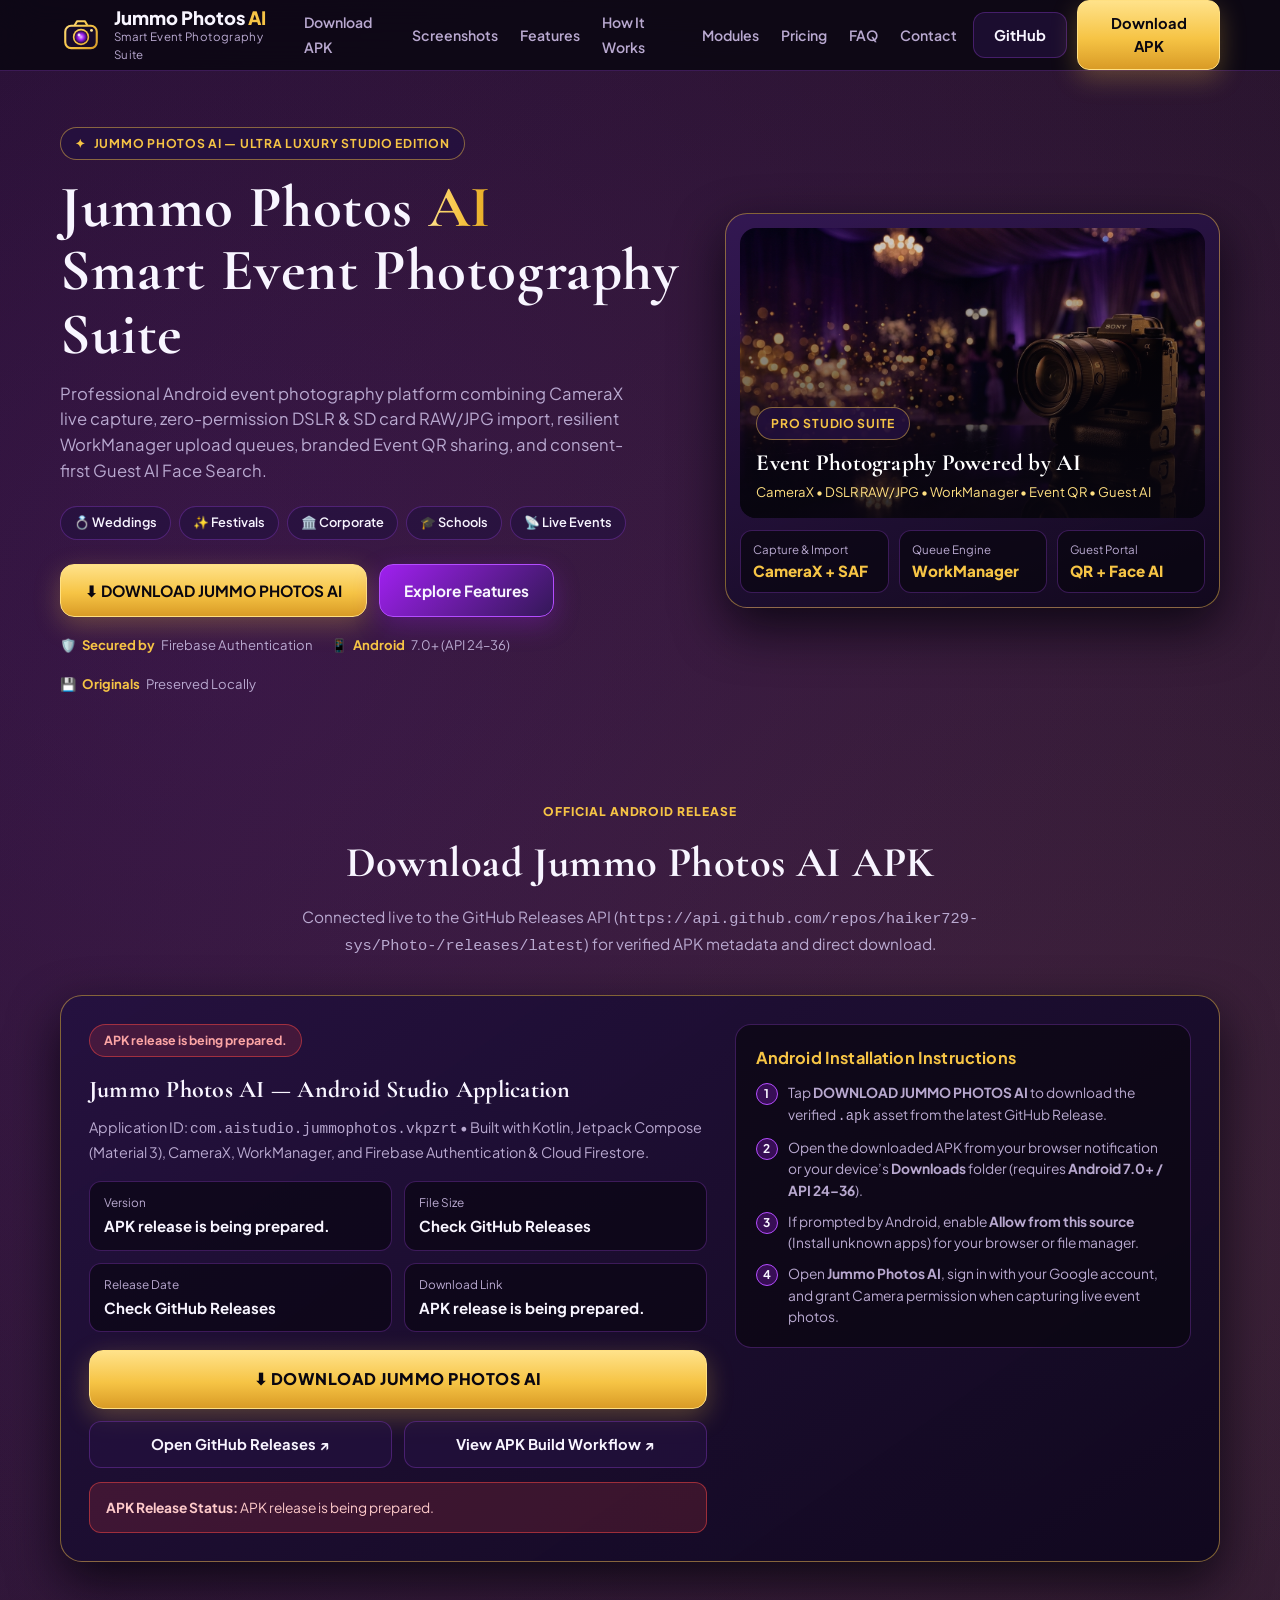
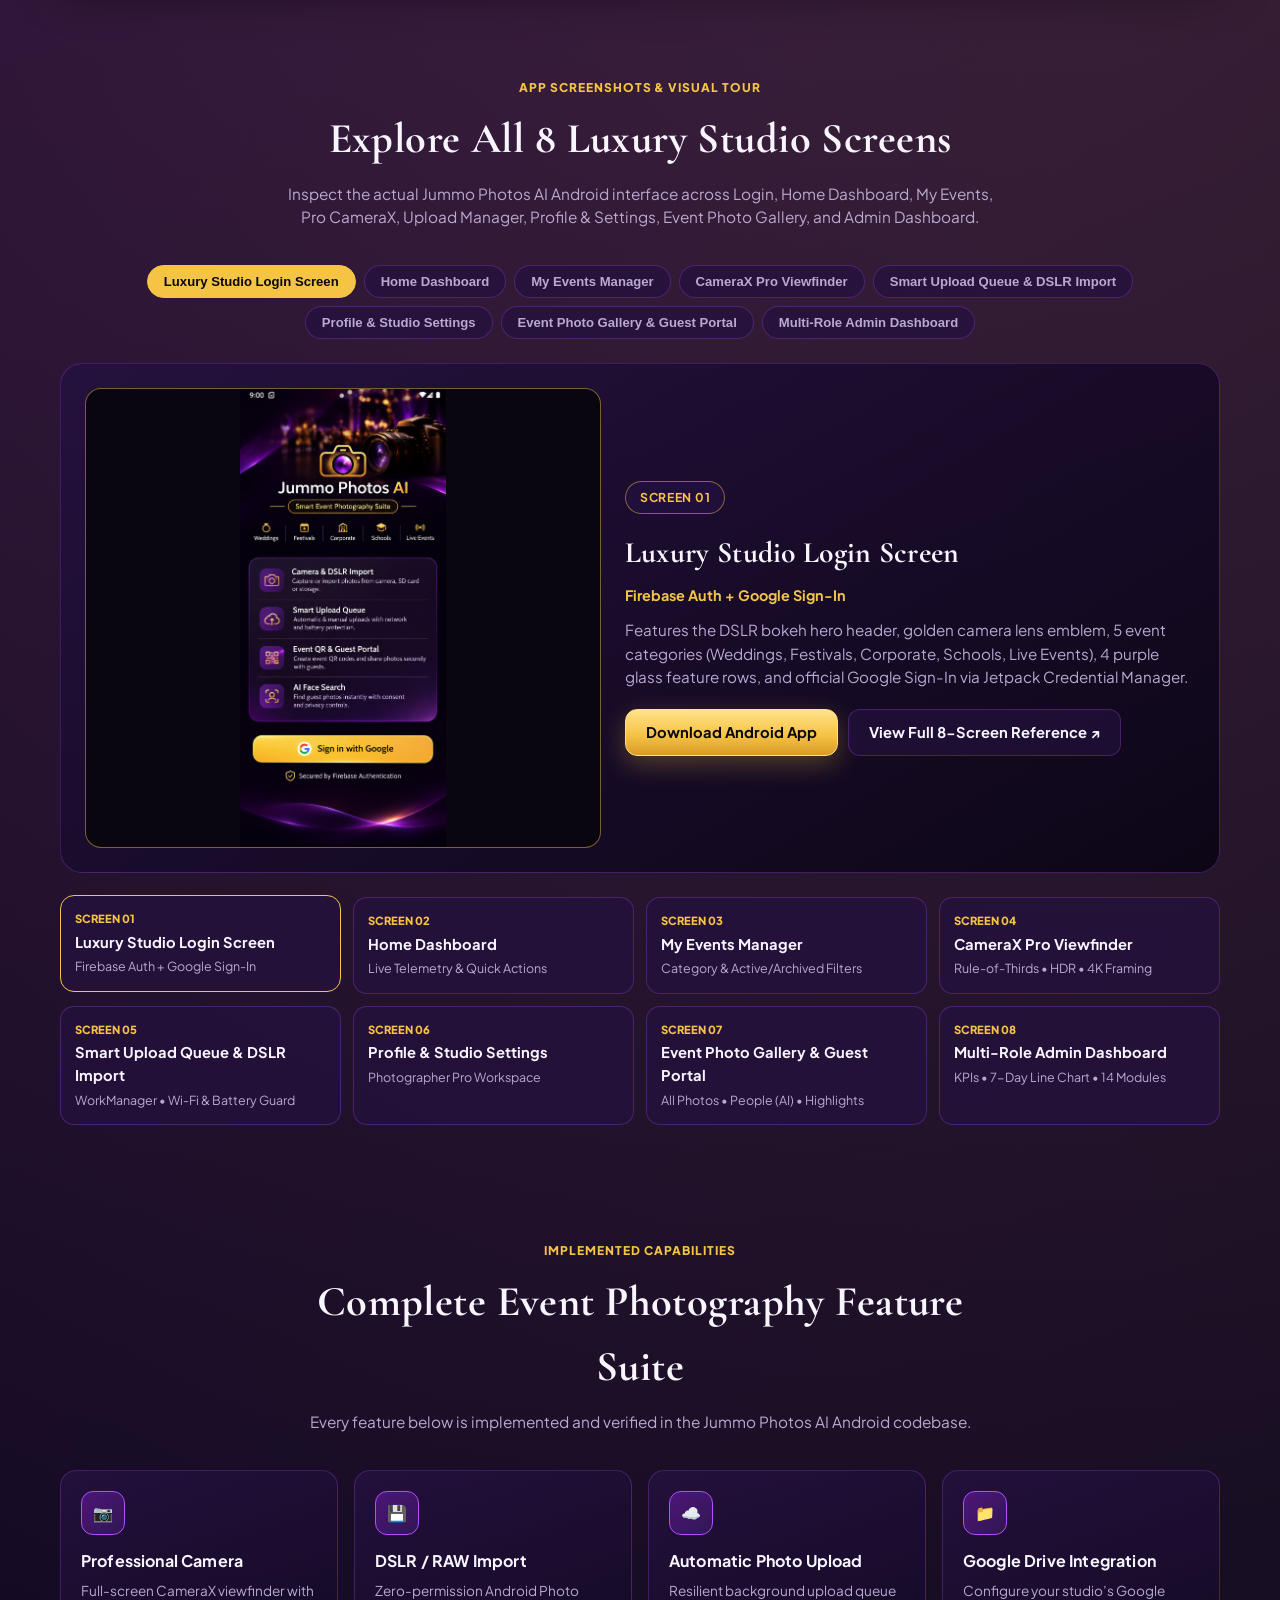
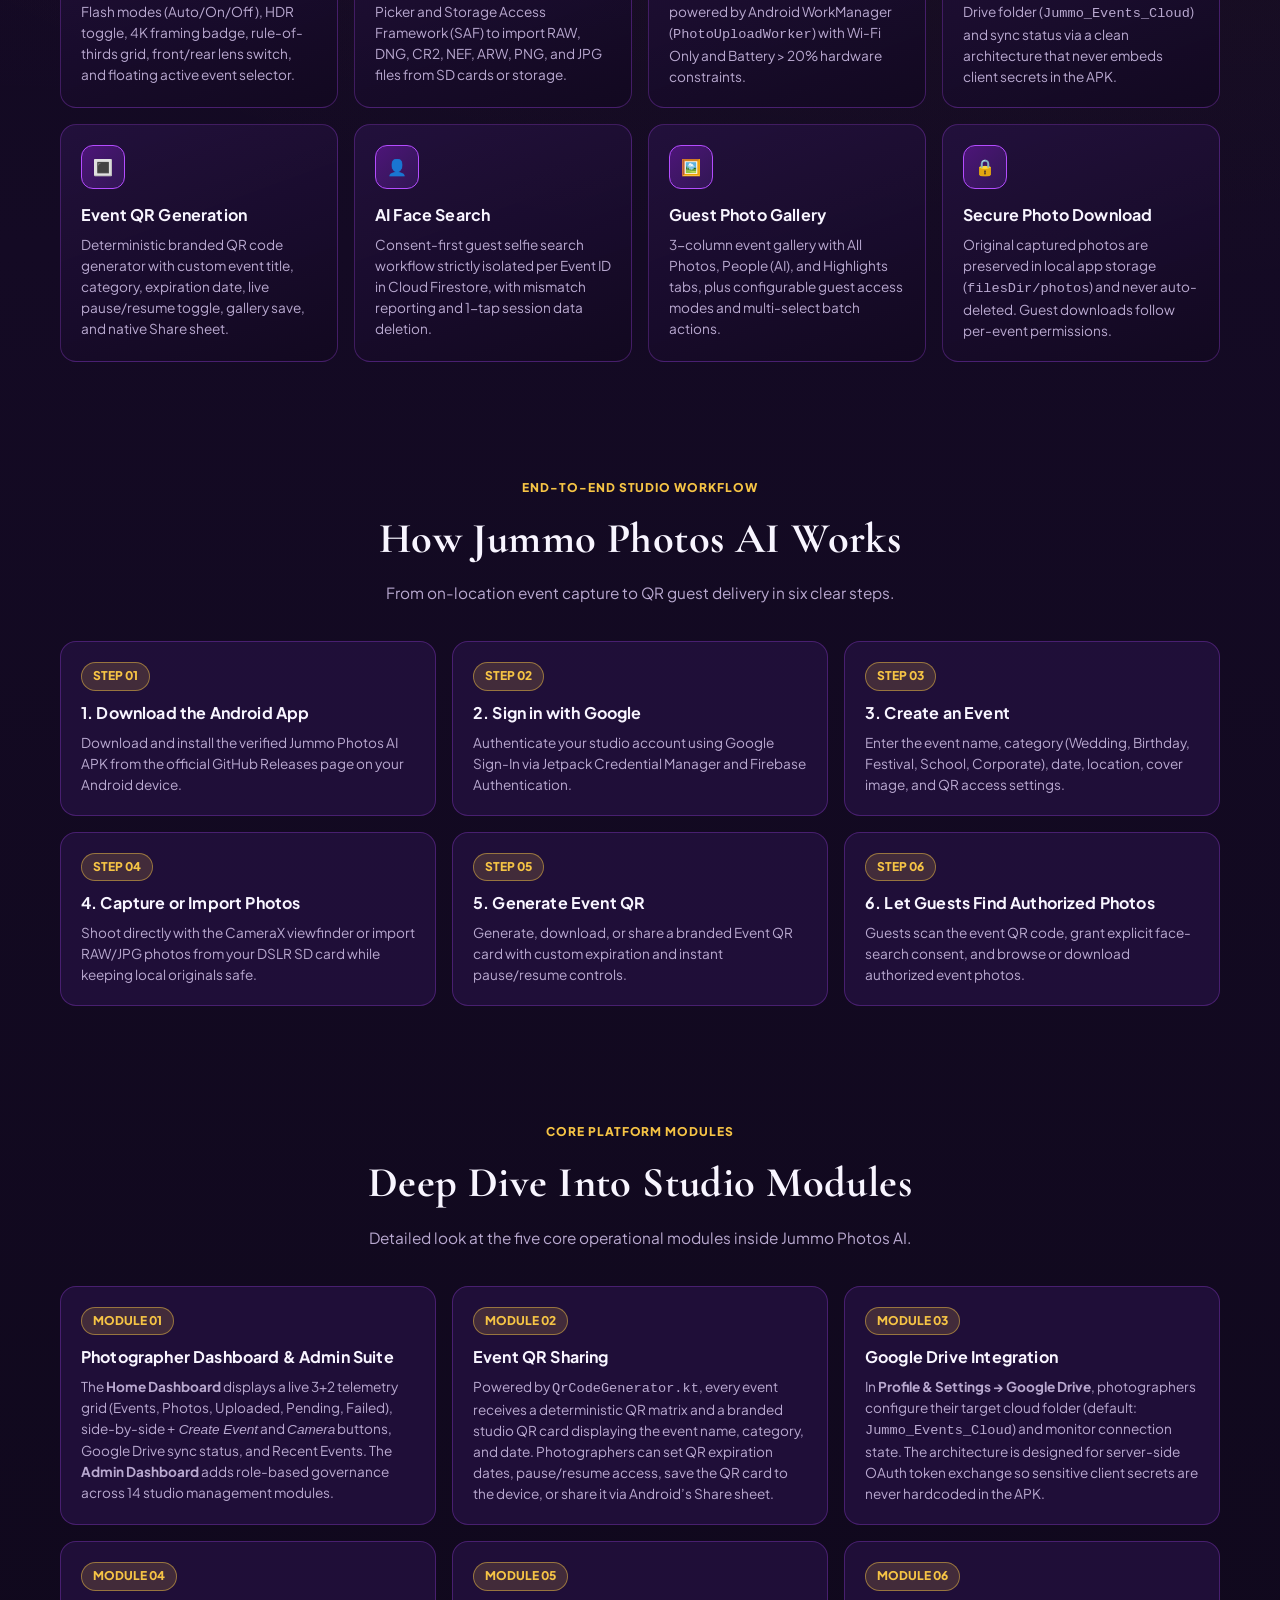
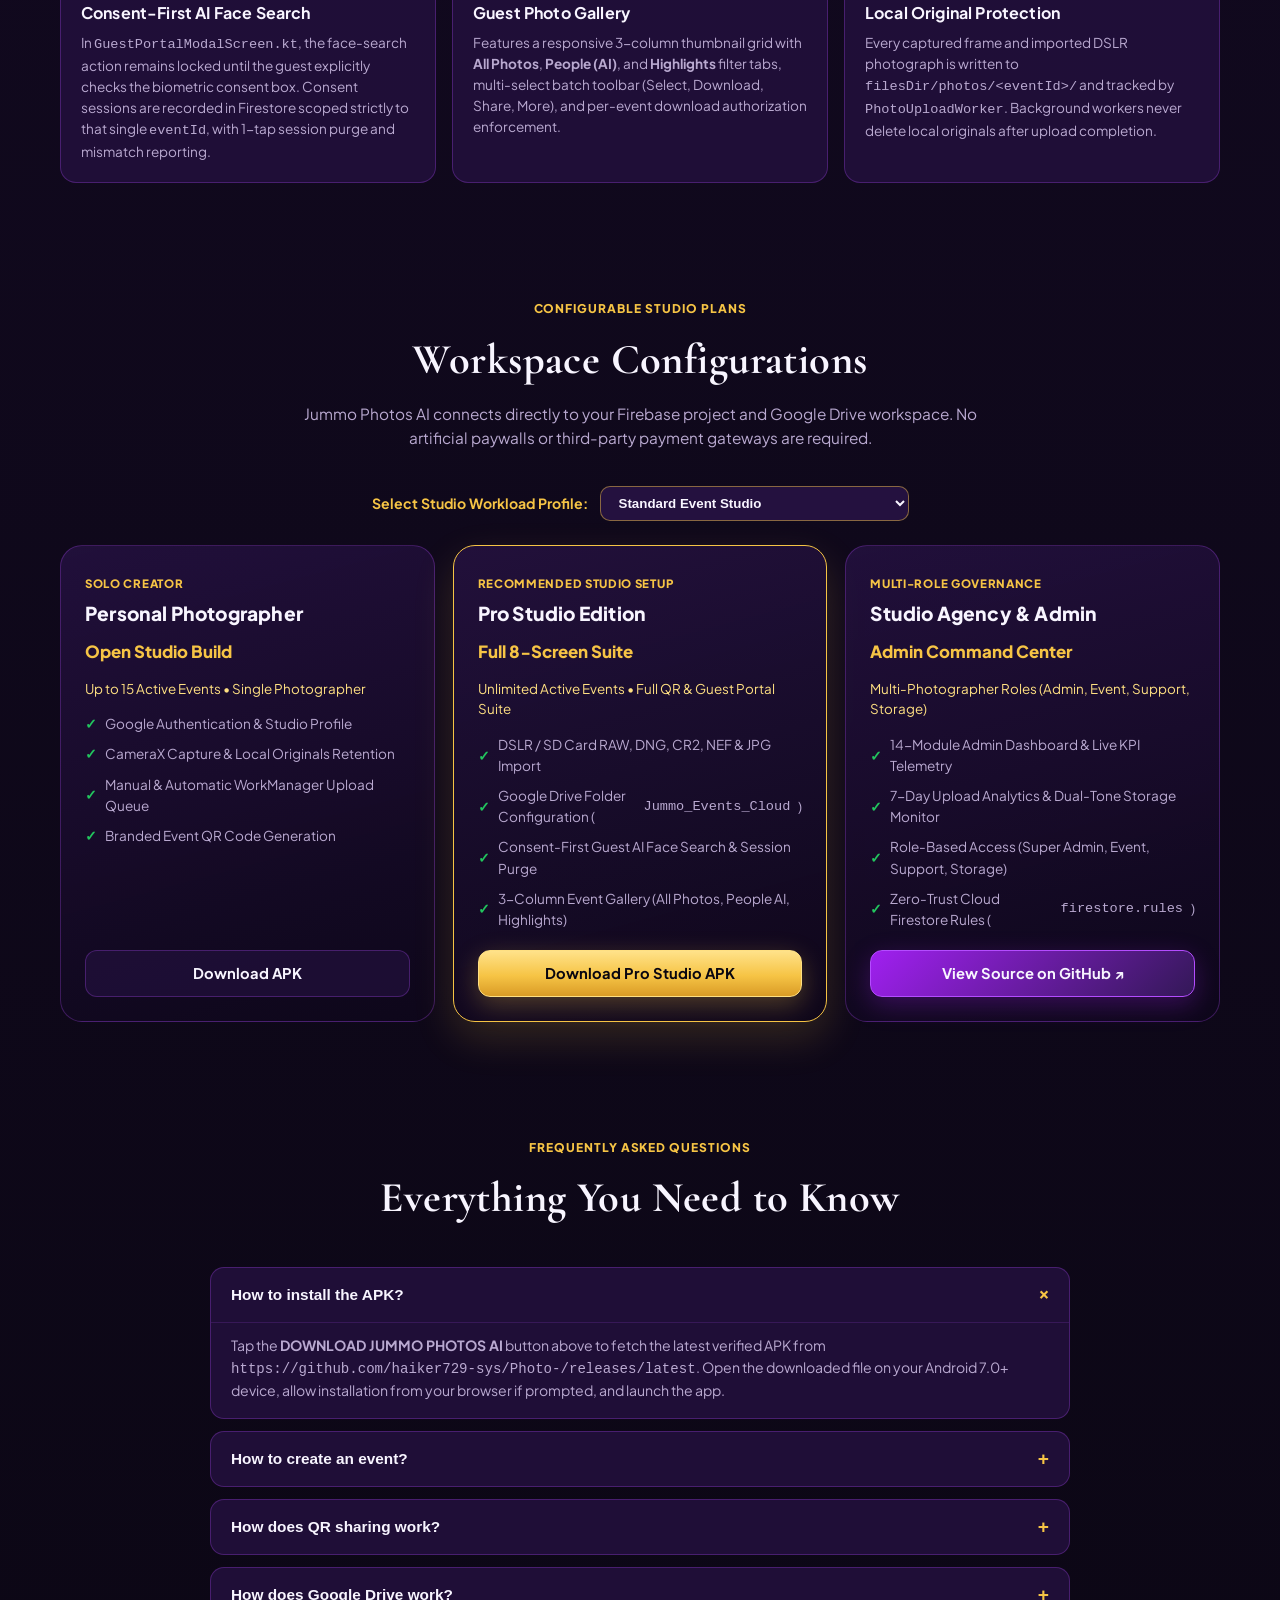
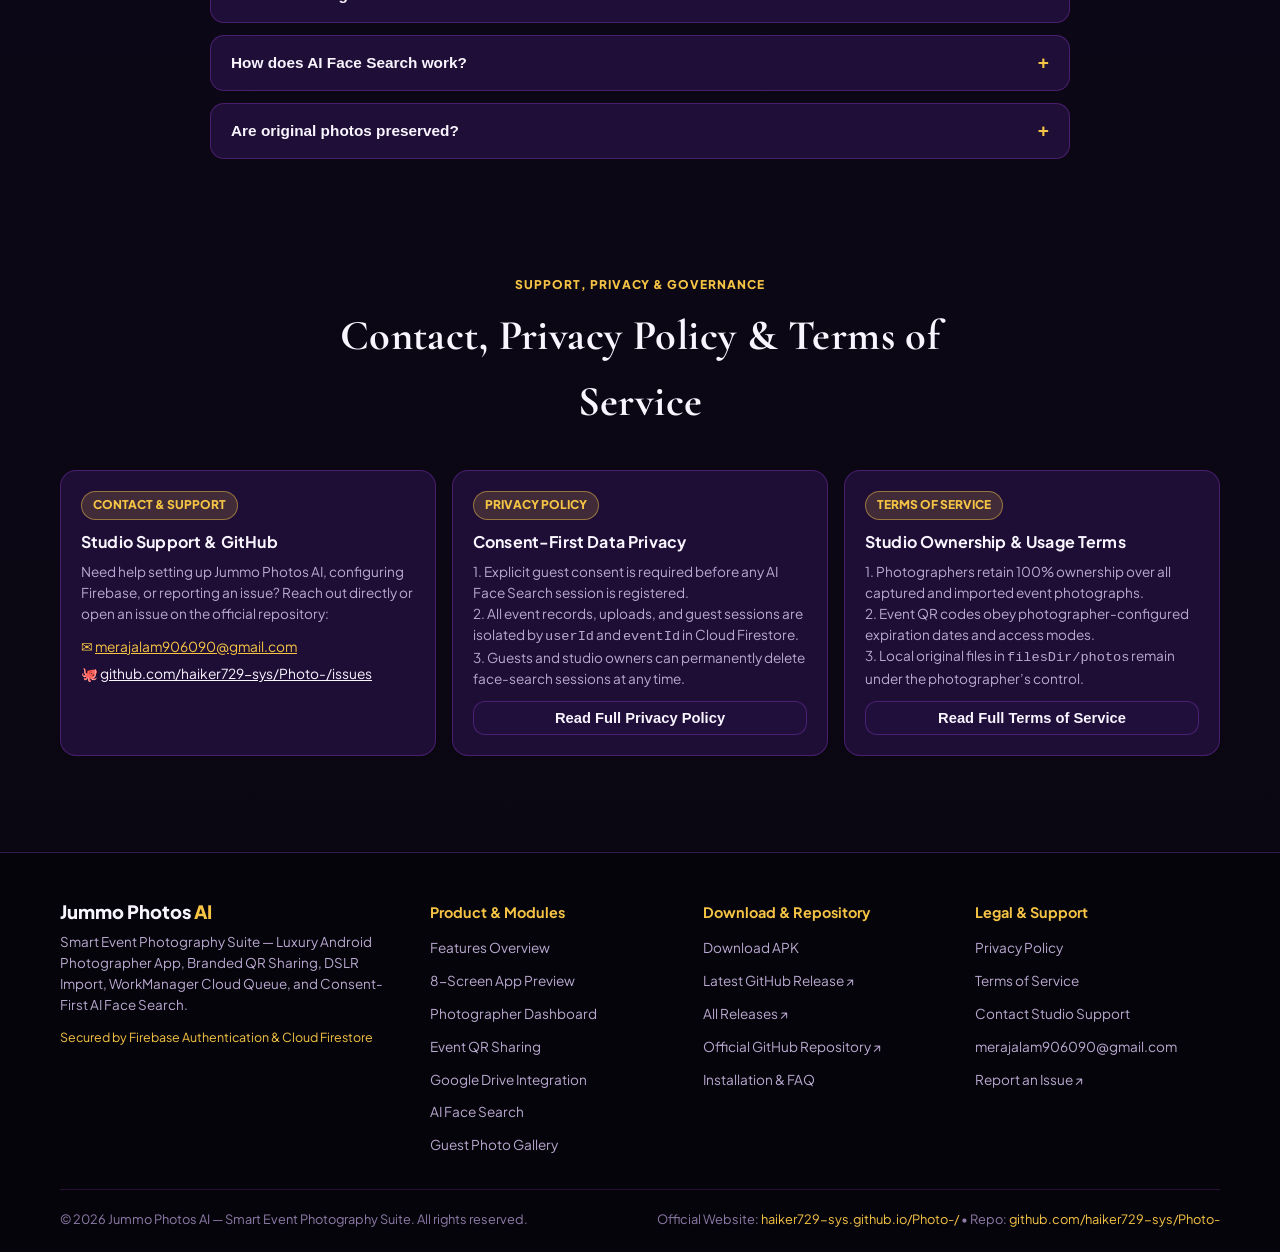
==== commit 61751d07: "build: refactor CI pipeline and update project metadata - Update GitHub Actions workflow to include " ====
--- a/docs/index.html
+++ b/docs/index.html
@@ -4,22 +4,22 @@
   <meta charset="UTF-8" />
   <meta name="viewport" content="width=device-width, initial-scale=1.0" />
   <title>Jummo Photos AI — Smart Event Photography Suite | Official Website</title>
-  <meta name="description" content="Jummo Photos AI is a luxury Event Photography, AI Face Search, DSLR RAW/JPG Import, WorkManager Cloud Upload, and Instant QR Photo Sharing suite for Android." />
-  <meta name="keywords" content="Jummo Photos AI, Event Photography App, AI Face Search, QR Photo Sharing, CameraX Android, DSLR Import, Wedding Photography SaaS" />
+  <meta name="description" content="Jummo Photos AI is a commercial-grade Android Event Photography, DSLR RAW/JPG Import, WorkManager Cloud Upload, Google Drive Integration, Event QR Sharing, and Consent-First AI Face Search platform." />
   <meta property="og:title" content="Jummo Photos AI — Smart Event Photography Suite" />
-  <meta property="og:description" content="Capture, manage, and share event photography with CameraX, DSLR/SD Import, Google Drive sync, Branded Event QR codes, and Consent-First AI Face Search." />
+  <meta property="og:description" content="Download the official Jummo Photos AI Android APK. Capture with CameraX, import DSLR shoots, manage background uploads, share Event QR codes, and enable consent-first Guest AI Face Search." />
   <meta property="og:type" content="website" />
+  <meta property="og:url" content="https://haiker729-sys.github.io/Photo-/" />
+  <link rel="canonical" href="https://haiker729-sys.github.io/Photo-/" />
   <link rel="preconnect" href="https://fonts.googleapis.com" />
   <link rel="preconnect" href="https://fonts.gstatic.com" crossorigin />
   <link href="https://fonts.googleapis.com/css2?family=Cormorant+Garamond:wght@600;700&family=Plus+Jakarta+Sans:wght@400;500;600;700;800&display=swap" rel="stylesheet" />
-  <link rel="stylesheet" href="styles.css" />
+  <link rel="stylesheet" href="./styles.css" />
 </head>
 <body>
-  <!-- Sticky Navigation Bar -->
-  <header class="navbar">
+  <!-- Sticky Navigation Bar & Section 2: Jummo Photos AI Logo -->
+  <header class="navbar" id="site-header">
     <div class="container nav-inner">
-      <a href="#top" class="brand-link" aria-label="Jummo Photos AI Home">
-        <!-- Luxury Golden Camera Lens SVG Logo -->
+      <a href="#hero" class="brand-link" aria-label="Jummo Photos AI Home">
         <svg class="brand-logo-svg" viewBox="0 0 64 64" fill="none" xmlns="http://www.w3.org/2000/svg" aria-hidden="true">
           <defs>
             <linearGradient id="goldGrad" x1="0" y1="0" x2="64" y2="64" gradientUnits="userSpaceOnUse">
@@ -49,16 +49,18 @@
       <nav aria-label="Primary Navigation">
         <ul class="nav-links" id="main-nav-links">
           <li><a href="#download-apk">Download APK</a></li>
+          <li><a href="#app-screenshots">Screenshots</a></li>
           <li><a href="#features">Features</a></li>
-          <li><a href="#app-preview">App Preview</a></li>
           <li><a href="#how-it-works">How It Works</a></li>
-          <li><a href="#pricing">Plans</a></li>
+          <li><a href="#photographer-dashboard">Modules</a></li>
+          <li><a href="#pricing">Pricing</a></li>
           <li><a href="#faq">FAQ</a></li>
+          <li><a href="#contact">Contact</a></li>
         </ul>
       </nav>
 
       <div class="nav-actions">
-        <a href="https://github.com/haiker729-sys/Photo-" target="_blank" rel="noopener noreferrer" class="btn btn-outline">GitHub Repo</a>
+        <a href="https://github.com/haiker729-sys/Photo-" target="_blank" rel="noopener noreferrer" class="btn btn-outline">GitHub</a>
         <a href="#download-apk" class="btn btn-gold">Download APK</a>
         <button type="button" class="mobile-menu-btn" id="mobile-menu-toggle" aria-label="Toggle Menu">☰</button>
       </div>
@@ -66,19 +68,19 @@
   </header>
 
   <main id="top">
-    <!-- 1. HERO SECTION -->
-    <section class="hero-section">
+    <!-- 1. PREMIUM HERO SECTION & 2. JUMMO PHOTOS AI LOGO & 3. DOWNLOAD APK BUTTON -->
+    <section class="hero-section" id="hero">
       <div class="container hero-grid">
         <div>
           <div class="studio-pill">
-            <span>✦</span> Luxury Photography Studio &amp; AI Suite
+            <span>✦</span> Jummo Photos AI — Ultra Luxury Studio Edition
           </div>
           <h1 class="hero-title">
             Jummo Photos <span class="gold-accent">AI</span><br />
             Smart Event Photography Suite
           </h1>
           <p class="hero-subtitle">
-            Capture with CameraX, import original DSLR &amp; SD card shoots, automate resilient WorkManager uploads to Google Drive, generate branded Event QR codes, and empower guests with consent-first AI Face Search.
+            Professional Android event photography platform combining CameraX live capture, zero-permission DSLR &amp; SD card RAW/JPG import, resilient WorkManager upload queues, branded Event QR sharing, and consent-first Guest AI Face Search.
           </p>
 
           <div class="hero-categories-strip" aria-label="Supported Event Categories">
@@ -105,14 +107,14 @@
           </div>
         </div>
 
-        <!-- Right Visual Card: DSLR + Wedding Photography Showcase -->
+        <!-- Right Visual Card: Brand Emblem + DSLR & Wedding Photography Showcase -->
         <div class="hero-visual-card">
           <div class="hero-banner-img-wrap">
-            <img src="assets/hero-studio.jpg" alt="Jummo Photos AI Professional DSLR Camera and Wedding Bokeh" />
+            <img src="./assets/hero-studio.jpg" alt="Jummo Photos AI Professional DSLR Camera and Wedding Bokeh" />
             <div class="hero-banner-overlay">
-              <span class="studio-pill" style="margin-bottom: 6px; width: fit-content;">Pro Studio Edition</span>
+              <span class="studio-pill" style="margin-bottom: 6px; width: fit-content;">Pro Studio Suite</span>
               <h2 style="font-size: 1.45rem; color: #fff;">Event Photography Powered by AI</h2>
-              <p style="font-size: 0.82rem; color: #FFE082;">CameraX • DSLR RAW/JPG • WorkManager • QR • Guest AI</p>
+              <p style="font-size: 0.82rem; color: #FFE082;">CameraX • DSLR RAW/JPG • WorkManager • Event QR • Guest AI</p>
             </div>
           </div>
           <div class="hero-mini-grid">
@@ -125,7 +127,7 @@
               <div class="value">WorkManager</div>
             </div>
             <div class="hero-mini-stat">
-              <div class="label">Guest Access</div>
+              <div class="label">Guest Portal</div>
               <div class="value">QR + Face AI</div>
             </div>
           </div>
@@ -133,14 +135,14 @@
       </div>
     </section>
 
-    <!-- 2. APK DOWNLOAD SYSTEM -->
+    <!-- 3. APK DOWNLOAD SYSTEM -->
     <section class="section" id="download-apk">
       <div class="container">
         <div class="section-header">
           <span class="section-eyebrow">Official Android Release</span>
-          <h2 class="section-title">Download Jummo Photos AI for Android</h2>
+          <h2 class="section-title">Download Jummo Photos AI APK</h2>
           <p class="section-desc">
-            Direct connection to the official GitHub Releases asset on <strong>github.com/haiker729-sys/Photo-</strong> with real-time release verification.
+            Connected live to the GitHub Releases API (<code>https://api.github.com/repos/haiker729-sys/Photo-/releases/latest</code>) for verified APK metadata and direct download.
           </p>
         </div>
 
@@ -148,29 +150,29 @@
           <div class="apk-hub-grid">
             <div>
               <div id="apk-release-status-pill" class="release-status-pill checking">
-                ⟳ Verifying Latest GitHub Release on haiker729-sys/Photo-…
+                ⟳ Checking latest GitHub Release on haiker729-sys/Photo-…
               </div>
-              <h3 style="font-size: 1.5rem; margin-bottom: 8px;">Jummo Photos AI — Android Photographer App</h3>
+              <h3 style="font-size: 1.5rem; margin-bottom: 8px;">Jummo Photos AI — Android Studio Application</h3>
               <p style="font-size: 0.9rem; color: var(--text-lavender);">
-                Package ID: <code>com.aistudio.jummophotos.vkpzrt</code> • Signed Android APK built with Kotlin, Jetpack Compose, Material 3, CameraX, WorkManager, and Firebase.
+                Application ID: <code>com.aistudio.jummophotos.vkpzrt</code> • Built with Kotlin, Jetpack Compose (Material 3), CameraX, WorkManager, and Firebase Authentication &amp; Cloud Firestore.
               </p>
 
               <div class="apk-meta-grid">
                 <div class="apk-meta-box">
-                  <div class="meta-label">APK Release Version</div>
-                  <div class="meta-value" id="apk-meta-version">Checking release…</div>
+                  <div class="meta-label">Version</div>
+                  <div class="meta-value" id="apk-meta-version">Checking…</div>
                 </div>
                 <div class="apk-meta-box">
-                  <div class="meta-label">Verified File Size</div>
-                  <div class="meta-value" id="apk-meta-size">Checking asset…</div>
+                  <div class="meta-label">File Size</div>
+                  <div class="meta-value" id="apk-meta-size">Checking…</div>
                 </div>
                 <div class="apk-meta-box">
-                  <div class="meta-label">Last Updated Date</div>
-                  <div class="meta-value" id="apk-meta-updated">Checking date…</div>
+                  <div class="meta-label">Release Date</div>
+                  <div class="meta-value" id="apk-meta-updated">Checking…</div>
                 </div>
                 <div class="apk-meta-box">
-                  <div class="meta-label">Android Compatibility</div>
-                  <div class="meta-value">Android 7.0+ (API 24–36)</div>
+                  <div class="meta-label">Download Link</div>
+                  <div class="meta-value" id="apk-meta-link-text">Verifying asset…</div>
                 </div>
               </div>
 
@@ -190,38 +192,36 @@
                   class="btn btn-outline"
                   style="flex: 1;"
                 >
-                  View All GitHub Releases ↗
+                  Open GitHub Releases ↗
                 </a>
                 <a
-                  href="https://github.com/haiker729-sys/Photo-/actions"
+                  href="https://github.com/haiker729-sys/Photo-/actions/workflows/android-apk-build.yml"
                   target="_blank"
                   rel="noopener noreferrer"
                   class="btn btn-outline"
                   style="flex: 1;"
                 >
-                  Inspect APK Build Workflow ↗
+                  View APK Build Workflow ↗
                 </a>
               </div>
 
-              <div id="apk-download-error-box" class="apk-error-box" role="alert">
-                <strong>Release Verification Notice:</strong>
-                <span id="apk-download-error-text">
-                  Checking https://github.com/haiker729-sys/Photo-/releases for a published .apk asset…
-                </span>
+              <div id="apk-download-error-box" class="apk-error-box" role="status" aria-live="polite">
+                <strong id="apk-download-error-headline">APK Release Status:</strong>
+                <span id="apk-download-error-text">APK release is being prepared.</span>
               </div>
             </div>
 
             <!-- Installation Instructions -->
             <div class="install-steps-card">
-              <h3>How to Install the APK on Android</h3>
+              <h3>Android Installation Instructions</h3>
               <ol class="install-list">
                 <li>
                   <span class="step-badge">1</span>
-                  <div>Tap <strong>DOWNLOAD JUMMO PHOTOS AI</strong> to download the verified <code>.apk</code> file from the official GitHub Release.</div>
+                  <div>Tap <strong>DOWNLOAD JUMMO PHOTOS AI</strong> to download the verified <code>.apk</code> asset from the latest GitHub Release.</div>
                 </li>
                 <li>
                   <span class="step-badge">2</span>
-                  <div>Open the downloaded APK from your browser notification bar or your device’s <strong>Downloads</strong> folder.</div>
+                  <div>Open the downloaded APK from your browser notification or your device’s <strong>Downloads</strong> folder (requires <strong>Android 7.0+ / API 24–36</strong>).</div>
                 </li>
                 <li>
                   <span class="step-badge">3</span>
@@ -229,7 +229,7 @@
                 </li>
                 <li>
                   <span class="step-badge">4</span>
-                  <div>Launch <strong>Jummo Photos AI</strong>, tap <strong>Sign in with Google</strong>, and grant Camera permission when shooting live events.</div>
+                  <div>Open <strong>Jummo Photos AI</strong>, sign in with your Google account, and grant Camera permission when capturing live event photos.</div>
                 </li>
               </ol>
             </div>
@@ -238,77 +238,14 @@
       </div>
     </section>
 
-    <!-- 3. FEATURES SECTION (8 Implemented Features) -->
-    <section class="section" id="features">
+    <!-- 4. APP SCREENSHOTS (Interactive 8-Screen Gallery) -->
+    <section class="section" id="app-screenshots">
       <div class="container">
         <div class="section-header">
-          <span class="section-eyebrow">Production Architecture</span>
-          <h2 class="section-title">Engineered for Professional Event Studios</h2>
+          <span class="section-eyebrow">App Screenshots &amp; Visual Tour</span>
+          <h2 class="section-title">Explore All 8 Luxury Studio Screens</h2>
           <p class="section-desc">
-            Every feature below is implemented and verified inside the Jummo Photos AI Android application.
-          </p>
-        </div>
-
-        <div class="features-grid">
-          <article class="feature-card">
-            <div class="feature-icon-box">📷</div>
-            <h3>Professional Camera</h3>
-            <p>Full-screen CameraX viewfinder with Flash modes (Auto/On/Off), HDR toggle, 4K framing badge, rule-of-thirds composition grid, front/rear lens switching, and floating active event selector.</p>
-          </article>
-
-          <article class="feature-card">
-            <div class="feature-icon-box">💾</div>
-            <h3>DSLR / RAW Import</h3>
-            <p>Zero-permission Android Photo Picker and Storage Access Framework (SAF) to import RAW, DNG, CR2, NEF, ARW, PNG, and JPG files directly from DSLR SD cards or camera storage.</p>
-          </article>
-
-          <article class="feature-card">
-            <div class="feature-icon-box">☁️</div>
-            <h3>Automatic Photo Upload</h3>
-            <p>Resilient background upload queue powered by Android WorkManager (`PhotoUploadWorker`) with configurable Wi-Fi Only and Battery &gt; 20% protection.</p>
-          </article>
-
-          <article class="feature-card">
-            <div class="feature-icon-box">📁</div>
-            <h3>Google Drive Integration</h3>
-            <p>Connect your studio’s root Drive folder (`Jummo_Events_Cloud`) via a server-side OAuth architecture that keeps client secrets out of the Android APK.</p>
-          </article>
-
-          <article class="feature-card">
-            <div class="feature-icon-box">🔳</div>
-            <h3>Event QR Generation</h3>
-            <p>Deterministic branded QR code generator with custom event title, category, expiration date, instant pause/resume switch, gallery download, and native Android Share sheet.</p>
-          </article>
-
-          <article class="feature-card">
-            <div class="feature-icon-box">👤</div>
-            <h3>AI Face Search</h3>
-            <p>Consent-first guest selfie matching strictly isolated per Event ID. Guests can report mismatches or purge their face-search session data at any time.</p>
-          </article>
-
-          <article class="feature-card">
-            <div class="feature-icon-box">🖼️</div>
-            <h3>Guest Photo Gallery</h3>
-            <p>3-column event gallery with All Photos, People (AI), and Highlights tabs, plus configurable guest access modes: Full Gallery, Face Search Only, or Photographer Approval.</p>
-          </article>
-
-          <article class="feature-card">
-            <div class="feature-icon-box">🔒</div>
-            <h3>Secure Photo Download</h3>
-            <p>Original captured photos are stored safely in local app storage (`filesDir/photos`) and never auto-deleted. Guest downloads respect per-event authorization rules.</p>
-          </article>
-        </div>
-      </div>
-    </section>
-
-    <!-- 4. APP PREVIEW GALLERY (8 Screens) -->
-    <section class="section" id="app-preview">
-      <div class="container">
-        <div class="section-header">
-          <span class="section-eyebrow">Interactive Visual Tour</span>
-          <h2 class="section-title">Explore All 8 Luxury App Screens</h2>
-          <p class="section-desc">
-            Inspect the actual Jummo Photos AI interface across Login, Home Dashboard, Events, Camera, Uploads, Profile, Event Gallery, and Admin Dashboard.
+            Inspect the actual Jummo Photos AI Android interface across Login, Home Dashboard, My Events, Pro CameraX, Upload Manager, Profile &amp; Settings, Event Photo Gallery, and Admin Dashboard.
           </p>
         </div>
 
@@ -316,7 +253,7 @@
 
         <div class="preview-showcase-layout">
           <div class="preview-image-frame">
-            <img id="preview-active-image" src="assets/screen-login.png" alt="Jummo Photos AI Screen Preview" />
+            <img id="preview-active-image" src="./assets/screen-login.png" alt="Jummo Photos AI Screen Preview" />
           </div>
           <div>
             <span class="studio-pill" id="preview-active-number">Screen 01</span>
@@ -329,7 +266,7 @@
             </p>
             <div style="display: flex; flex-wrap: wrap; gap: 10px;">
               <a href="#download-apk" class="btn btn-gold">Download Android App</a>
-              <a href="assets/screen-suite-8.png" target="_blank" rel="noopener noreferrer" class="btn btn-outline">Open Full 8-Screen Reference ↗</a>
+              <a href="./assets/screen-suite-8.png" target="_blank" rel="noopener noreferrer" class="btn btn-outline">View Full 8-Screen Reference ↗</a>
             </div>
           </div>
         </div>
@@ -338,14 +275,77 @@
       </div>
     </section>
 
-    <!-- 5. HOW IT WORKS (6 Steps) -->
+    <!-- 5. FEATURES SECTION -->
+    <section class="section" id="features">
+      <div class="container">
+        <div class="section-header">
+          <span class="section-eyebrow">Implemented Capabilities</span>
+          <h2 class="section-title">Complete Event Photography Feature Suite</h2>
+          <p class="section-desc">
+            Every feature below is implemented and verified in the Jummo Photos AI Android codebase.
+          </p>
+        </div>
+
+        <div class="features-grid">
+          <article class="feature-card">
+            <div class="feature-icon-box">📷</div>
+            <h3>Professional Camera</h3>
+            <p>Full-screen CameraX viewfinder with Flash modes (Auto/On/Off), HDR toggle, 4K framing badge, rule-of-thirds grid, front/rear lens switch, and floating active event selector.</p>
+          </article>
+
+          <article class="feature-card">
+            <div class="feature-icon-box">💾</div>
+            <h3>DSLR / RAW Import</h3>
+            <p>Zero-permission Android Photo Picker and Storage Access Framework (SAF) to import RAW, DNG, CR2, NEF, ARW, PNG, and JPG files from SD cards or storage.</p>
+          </article>
+
+          <article class="feature-card">
+            <div class="feature-icon-box">☁️</div>
+            <h3>Automatic Photo Upload</h3>
+            <p>Resilient background upload queue powered by Android WorkManager (<code>PhotoUploadWorker</code>) with Wi-Fi Only and Battery &gt; 20% hardware constraints.</p>
+          </article>
+
+          <article class="feature-card">
+            <div class="feature-icon-box">📁</div>
+            <h3>Google Drive Integration</h3>
+            <p>Configure your studio’s Google Drive folder (<code>Jummo_Events_Cloud</code>) and sync status via a clean architecture that never embeds client secrets in the APK.</p>
+          </article>
+
+          <article class="feature-card">
+            <div class="feature-icon-box">🔳</div>
+            <h3>Event QR Generation</h3>
+            <p>Deterministic branded QR code generator with custom event title, category, expiration date, live pause/resume toggle, gallery save, and native Share sheet.</p>
+          </article>
+
+          <article class="feature-card">
+            <div class="feature-icon-box">👤</div>
+            <h3>AI Face Search</h3>
+            <p>Consent-first guest selfie search workflow strictly isolated per Event ID in Cloud Firestore, with mismatch reporting and 1-tap session data deletion.</p>
+          </article>
+
+          <article class="feature-card">
+            <div class="feature-icon-box">🖼️</div>
+            <h3>Guest Photo Gallery</h3>
+            <p>3-column event gallery with All Photos, People (AI), and Highlights tabs, plus configurable guest access modes and multi-select batch actions.</p>
+          </article>
+
+          <article class="feature-card">
+            <div class="feature-icon-box">🔒</div>
+            <h3>Secure Photo Download</h3>
+            <p>Original captured photos are preserved in local app storage (<code>filesDir/photos</code>) and never auto-deleted. Guest downloads follow per-event permissions.</p>
+          </article>
+        </div>
+      </div>
+    </section>
+
+    <!-- 6. HOW IT WORKS -->
     <section class="section" id="how-it-works">
       <div class="container">
         <div class="section-header">
           <span class="section-eyebrow">End-to-End Studio Workflow</span>
           <h2 class="section-title">How Jummo Photos AI Works</h2>
           <p class="section-desc">
-            From live event capture to instant QR guest delivery in six streamlined steps.
+            From on-location event capture to QR guest delivery in six clear steps.
           </p>
         </div>
 
@@ -353,56 +353,125 @@
           <div class="step-card">
             <span class="step-number-pill">STEP 01</span>
             <h3>1. Download the Android App</h3>
-            <p>Download and install the signed Jummo Photos AI APK from the official GitHub Releases page on your Android phone or tablet.</p>
+            <p>Download and install the verified Jummo Photos AI APK from the official GitHub Releases page on your Android device.</p>
           </div>
 
           <div class="step-card">
             <span class="step-number-pill">STEP 02</span>
             <h3>2. Sign in with Google</h3>
-            <p>Authenticate your studio workspace in one tap using Google Sign-In powered by Jetpack Credential Manager and Firebase Authentication.</p>
+            <p>Authenticate your studio account using Google Sign-In via Jetpack Credential Manager and Firebase Authentication.</p>
           </div>
 
           <div class="step-card">
             <span class="step-number-pill">STEP 03</span>
             <h3>3. Create an Event</h3>
-            <p>Set the event name, category (Wedding, Birthday, Festival, School, Corporate), date, venue, cover photograph, and guest access rules.</p>
+            <p>Enter the event name, category (Wedding, Birthday, Festival, School, Corporate), date, location, cover image, and QR access settings.</p>
           </div>
 
           <div class="step-card">
             <span class="step-number-pill">STEP 04</span>
             <h3>4. Capture or Import Photos</h3>
-            <p>Shoot directly with the built-in CameraX viewfinder or import RAW/JPG photos from your DSLR SD card. Originals remain safe on your device.</p>
+            <p>Shoot directly with the CameraX viewfinder or import RAW/JPG photos from your DSLR SD card while keeping local originals safe.</p>
           </div>
 
           <div class="step-card">
             <span class="step-number-pill">STEP 05</span>
             <h3>5. Generate Event QR</h3>
-            <p>Open QR Management for any event to generate, download, or share a branded QR card with custom expiration and live pause controls.</p>
+            <p>Generate, download, or share a branded Event QR card with custom expiration and instant pause/resume controls.</p>
           </div>
 
           <div class="step-card">
             <span class="step-number-pill">STEP 06</span>
             <h3>6. Let Guests Find Authorized Photos</h3>
-            <p>Guests scan the event QR code, provide explicit face-search consent, and view or download their authorized event photos.</p>
-          </div>
-        </div>
-      </div>
-    </section>
-
-    <!-- 6. PRICING (Configurable Plans — No Fake Prices or Payment Claims) -->
+            <p>Guests scan the event QR code, grant explicit face-search consent, and browse or download authorized event photos.</p>
+          </div>
+        </div>
+      </div>
+    </section>
+
+    <!-- 7. PHOTOGRAPHER DASHBOARD, 8. EVENT QR SHARING, 9. GOOGLE DRIVE INTEGRATION, 10. AI FACE SEARCH, 11. GUEST PHOTO GALLERY -->
+    <section class="section" id="photographer-dashboard">
+      <div class="container">
+        <div class="section-header">
+          <span class="section-eyebrow">Core Platform Modules</span>
+          <h2 class="section-title">Deep Dive Into Studio Modules</h2>
+          <p class="section-desc">
+            Detailed look at the five core operational modules inside Jummo Photos AI.
+          </p>
+        </div>
+
+        <div class="steps-grid">
+          <!-- 7. Photographer Dashboard -->
+          <article class="step-card" id="module-photographer-dashboard">
+            <span class="step-number-pill">MODULE 01</span>
+            <h3>Photographer Dashboard &amp; Admin Suite</h3>
+            <p>
+              The <strong>Home Dashboard</strong> displays a live 3+2 telemetry grid (Events, Photos, Uploaded, Pending, Failed), side-by-side <em>+ Create Event</em> and <em>Camera</em> buttons, Google Drive sync status, and Recent Events. The <strong>Admin Dashboard</strong> adds role-based governance across 14 studio management modules.
+            </p>
+          </article>
+
+          <!-- 8. Event QR Sharing -->
+          <article class="step-card" id="event-qr-sharing">
+            <span class="step-number-pill">MODULE 02</span>
+            <h3>Event QR Sharing</h3>
+            <p>
+              Powered by <code>QrCodeGenerator.kt</code>, every event receives a deterministic QR matrix and a branded studio QR card displaying the event name, category, and date. Photographers can set QR expiration dates, pause/resume access, save the QR card to the device, or share it via Android’s Share sheet.
+            </p>
+          </article>
+
+          <!-- 9. Google Drive Integration -->
+          <article class="step-card" id="google-drive-integration">
+            <span class="step-number-pill">MODULE 03</span>
+            <h3>Google Drive Integration</h3>
+            <p>
+              In <strong>Profile &amp; Settings → Google Drive</strong>, photographers configure their target cloud folder (default: <code>Jummo_Events_Cloud</code>) and monitor connection state. The architecture is designed for server-side OAuth token exchange so sensitive client secrets are never hardcoded in the APK.
+            </p>
+          </article>
+
+          <!-- 10. AI Face Search -->
+          <article class="step-card" id="ai-face-search">
+            <span class="step-number-pill">MODULE 04</span>
+            <h3>Consent-First AI Face Search</h3>
+            <p>
+              In <code>GuestPortalModalScreen.kt</code>, the face-search action remains locked until the guest explicitly checks the biometric consent box. Consent sessions are recorded in Firestore scoped strictly to that single <code>eventId</code>, with 1-tap session purge and mismatch reporting.
+            </p>
+          </article>
+
+          <!-- 11. Guest Photo Gallery -->
+          <article class="step-card" id="guest-photo-gallery">
+            <span class="step-number-pill">MODULE 05</span>
+            <h3>Guest Photo Gallery</h3>
+            <p>
+              Features a responsive 3-column thumbnail grid with <strong>All Photos</strong>, <strong>People (AI)</strong>, and <strong>Highlights</strong> filter tabs, multi-select batch toolbar (Select, Download, Share, More), and per-event download authorization enforcement.
+            </p>
+          </article>
+
+          <!-- Non-Destructive Local Storage -->
+          <article class="step-card" id="local-storage-protection">
+            <span class="step-number-pill">MODULE 06</span>
+            <h3>Local Original Protection</h3>
+            <p>
+              Every captured frame and imported DSLR photograph is written to <code>filesDir/photos/&lt;eventId&gt;/</code> and tracked by <code>PhotoUploadWorker</code>. Background workers never delete local originals after upload completion.
+            </p>
+          </article>
+        </div>
+      </div>
+    </section>
+
+    <!-- 12. PRICING SECTION -->
     <section class="section" id="pricing">
       <div class="container">
         <div class="section-header">
           <span class="section-eyebrow">Configurable Studio Plans</span>
-          <h2 class="section-title">Flexible Architecture for Solo &amp; Multi-Photographer Studios</h2>
+          <h2 class="section-title">Workspace Configurations</h2>
           <p class="section-desc">
-            Jummo Photos AI connects directly to your own Firebase project and Google Drive storage. No third-party payment gateway or subscription lock-in is required.
+            Jummo Photos AI connects directly to your Firebase project and Google Drive workspace. No artificial paywalls or third-party payment gateways are required.
           </p>
         </div>
 
         <div class="pricing-config-bar">
           <label for="studio-scale-select" style="font-size: 0.88rem; font-weight: 700; color: var(--gold-bright);">
-            Configure Workload Profile:
+            Select Studio Workload Profile:
           </label>
           <select
             id="studio-scale-select"
@@ -419,7 +488,7 @@
             <div>
               <span class="plan-badge">Solo Creator</span>
               <h3>Personal Photographer</h3>
-              <div class="plan-mode-tag">Included in Open Release</div>
+              <div class="plan-mode-tag">Open Studio Build</div>
               <p id="plan-solo-capacity" style="font-size: 0.84rem; color: var(--gold-soft); margin-bottom: 14px;">
                 Up to 15 Active Events • Single Photographer
               </p>
@@ -435,17 +504,17 @@
 
           <div class="pricing-card featured">
             <div>
-              <span class="plan-badge">Most Popular Configuration</span>
+              <span class="plan-badge">Recommended Studio Setup</span>
               <h3>Pro Studio Edition</h3>
-              <div class="plan-mode-tag">Full Feature Suite Active</div>
+              <div class="plan-mode-tag">Full 8-Screen Suite</div>
               <p id="plan-pro-capacity" style="font-size: 0.84rem; color: var(--gold-soft); margin-bottom: 14px;">
-                Unlimited Active Events • Full AI Face Search &amp; QR Suite
+                Unlimited Active Events • Full QR &amp; Guest Portal Suite
               </p>
               <ul class="plan-features">
                 <li>DSLR / SD Card RAW, DNG, CR2, NEF &amp; JPG Import</li>
-                <li>Google Drive Folder Sync Bridge (`Jummo_Events_Cloud`)</li>
-                <li>Consent-First Guest AI Face Search &amp; Data Purge</li>
-                <li>3-Column Event Gallery (All, People AI, Highlights)</li>
+                <li>Google Drive Folder Configuration (<code>Jummo_Events_Cloud</code>)</li>
+                <li>Consent-First Guest AI Face Search &amp; Session Purge</li>
+                <li>3-Column Event Gallery (All Photos, People AI, Highlights)</li>
               </ul>
             </div>
             <a href="#download-apk" class="btn btn-gold">Download Pro Studio APK</a>
@@ -453,26 +522,26 @@
 
           <div class="pricing-card">
             <div>
-              <span class="plan-badge">Multi-Photographer Platform</span>
+              <span class="plan-badge">Multi-Role Governance</span>
               <h3>Studio Agency &amp; Admin</h3>
-              <div class="plan-mode-tag">Configurable Governance</div>
+              <div class="plan-mode-tag">Admin Command Center</div>
               <p id="plan-agency-capacity" style="font-size: 0.84rem; color: var(--gold-soft); margin-bottom: 14px;">
-                Multi-Photographer Roles (Admin, Manager, Support)
+                Multi-Photographer Roles (Admin, Event, Support, Storage)
               </p>
               <ul class="plan-features">
                 <li>14-Module Admin Dashboard &amp; Live KPI Telemetry</li>
                 <li>7-Day Upload Analytics &amp; Dual-Tone Storage Monitor</li>
                 <li>Role-Based Access (Super Admin, Event, Support, Storage)</li>
-                <li>Deployable with Your Own Firebase &amp; Cloud Project</li>
+                <li>Zero-Trust Cloud Firestore Rules (<code>firestore.rules</code>)</li>
               </ul>
             </div>
-            <a href="https://github.com/haiker729-sys/Photo-" target="_blank" rel="noopener noreferrer" class="btn btn-violet">View Source &amp; Docs ↗</a>
-          </div>
-        </div>
-      </div>
-    </section>
-
-    <!-- 7. FAQ SECTION -->
+            <a href="https://github.com/haiker729-sys/Photo-" target="_blank" rel="noopener noreferrer" class="btn btn-violet">View Source on GitHub ↗</a>
+          </div>
+        </div>
+      </div>
+    </section>
+
+    <!-- 13. FAQ SECTION -->
     <section class="section" id="faq">
       <div class="container">
         <div class="section-header">
@@ -487,7 +556,7 @@
               <span class="icon">+</span>
             </button>
             <div class="faq-answer">
-              Tap the <strong>DOWNLOAD JUMMO PHOTOS AI</strong> button above to download the signed APK from the official GitHub Releases page (<code>https://github.com/haiker729-sys/Photo-/releases</code>). Open the file on your Android device (Android 7.0+), allow installation from your browser if prompted, and launch the app.
+              Tap the <strong>DOWNLOAD JUMMO PHOTOS AI</strong> button above to fetch the latest verified APK from <code>https://github.com/haiker729-sys/Photo-/releases/latest</code>. Open the downloaded file on your Android 7.0+ device, allow installation from your browser if prompted, and launch the app.
             </div>
           </div>
 
@@ -497,7 +566,7 @@
               <span class="icon">+</span>
             </button>
             <div class="faq-answer">
-              After signing in with Google, tap <strong>+ Create Event</strong> on the Home Dashboard or <strong>+ New Event</strong> on the My Events tab. Enter the event name, choose a category (Wedding, Birthday, Festival, School, Corporate, Other), set the event date and venue, pick a cover image, and choose the guest access mode.
+              After signing in with Google, tap <strong>+ Create Event</strong> on the Home Dashboard or <strong>+ New Event</strong> on the My Events screen. Enter the event name, choose a category (Wedding, Birthday, Festival, School, Corporate), set the date and location, select a cover image, and configure guest QR access rules.
             </div>
           </div>
 
@@ -507,7 +576,7 @@
               <span class="icon">+</span>
             </button>
             <div class="faq-answer">
-              Every event automatically gets a unique, deterministic branded QR code card. You can download the QR image to your gallery, share it via WhatsApp/email using the native Share sheet, set an expiration date, or pause/resume guest QR access at any time with a single toggle.
+              Every event automatically generates a deterministic branded QR code card. You can save the QR card to your device, share it via WhatsApp or email using the native Android Share sheet, configure an expiration date, or pause/resume guest QR access at any time.
             </div>
           </div>
 
@@ -517,7 +586,7 @@
               <span class="icon">+</span>
             </button>
             <div class="faq-answer">
-              In <strong>Profile &amp; Settings → Google Drive</strong>, enable the Drive connection and specify your root cloud folder name (default: <code>Jummo_Events_Cloud</code>). The architecture uses a server-side OAuth bridge so no sensitive OAuth client secret is ever hardcoded inside the Android APK.
+              In <strong>Profile &amp; Settings → Google Drive</strong>, enable the Google Drive connection and specify your root cloud folder name (default: <code>Jummo_Events_Cloud</code>). The architecture separates OAuth credentials from the client APK to protect studio security.
             </div>
           </div>
 
@@ -527,7 +596,7 @@
               <span class="icon">+</span>
             </button>
             <div class="faq-answer">
-              When guests open an event portal, they must first read and check an explicit biometric consent agreement before running a selfie face search. Search results are strictly isolated to that single Event ID, and both guests and photographers can permanently delete guest face-search sessions at any time.
+              Guests opening an event portal must first read and check an explicit consent checkbox before initiating a face search. Sessions are scoped strictly to that single Event ID, and both guests and photographers can delete guest face-search sessions at any time.
             </div>
           </div>
 
@@ -537,16 +606,71 @@
               <span class="icon">+</span>
             </button>
             <div class="faq-answer">
-              Yes. Every photo captured with the built-in CameraX viewfinder or imported into an event is saved in local app storage (<code>filesDir/photos</code>) and is <strong>never automatically deleted</strong> after cloud upload.
-            </div>
-          </div>
+              Yes. Every photo captured with the built-in CameraX viewfinder or imported into an event is stored locally in <code>filesDir/photos</code> and is never automatically deleted after upload.
+            </div>
+          </div>
+        </div>
+      </div>
+    </section>
+
+    <!-- 14. CONTACT, 15. PRIVACY POLICY & 16. TERMS OF SERVICE SECTION -->
+    <section class="section" id="contact">
+      <div class="container">
+        <div class="section-header">
+          <span class="section-eyebrow">Support, Privacy &amp; Governance</span>
+          <h2 class="section-title">Contact, Privacy Policy &amp; Terms of Service</h2>
+        </div>
+
+        <div class="steps-grid">
+          <!-- 14. Contact -->
+          <article class="step-card" id="contact-support">
+            <span class="step-number-pill">CONTACT &amp; SUPPORT</span>
+            <h3>Studio Support &amp; GitHub</h3>
+            <p style="margin-bottom: 12px;">
+              Need help setting up Jummo Photos AI, configuring Firebase, or reporting an issue? Reach out directly or open an issue on the official repository:
+            </p>
+            <p style="font-size: 0.86rem; color: var(--gold-bright); margin-bottom: 6px;">
+              ✉ <a href="mailto:merajalam906090@gmail.com" style="text-decoration: underline;">merajalam906090@gmail.com</a>
+            </p>
+            <p style="font-size: 0.86rem; color: var(--text-white);">
+              🐙 <a href="https://github.com/haiker729-sys/Photo-/issues" target="_blank" rel="noopener noreferrer" style="text-decoration: underline;">github.com/haiker729-sys/Photo-/issues</a>
+            </p>
+          </article>
+
+          <!-- 15. Privacy Policy -->
+          <article class="step-card" id="privacy-policy">
+            <span class="step-number-pill">PRIVACY POLICY</span>
+            <h3>Consent-First Data Privacy</h3>
+            <p style="margin-bottom: 12px;">
+              1. Explicit guest consent is required before any AI Face Search session is registered.<br />
+              2. All event records, uploads, and guest sessions are isolated by <code>userId</code> and <code>eventId</code> in Cloud Firestore.<br />
+              3. Guests and studio owners can permanently delete face-search sessions at any time.
+            </p>
+            <button type="button" class="btn btn-outline" data-policy-modal="privacy" style="width: 100%; padding: 8px 14px;">
+              Read Full Privacy Policy
+            </button>
+          </article>
+
+          <!-- 16. Terms of Service -->
+          <article class="step-card" id="terms-of-service">
+            <span class="step-number-pill">TERMS OF SERVICE</span>
+            <h3>Studio Ownership &amp; Usage Terms</h3>
+            <p style="margin-bottom: 12px;">
+              1. Photographers retain 100% ownership over all captured and imported event photographs.<br />
+              2. Event QR codes obey photographer-configured expiration dates and access modes.<br />
+              3. Local original files in <code>filesDir/photos</code> remain under the photographer’s control.
+            </p>
+            <button type="button" class="btn btn-outline" data-policy-modal="terms" style="width: 100%; padding: 8px 14px;">
+              Read Full Terms of Service
+            </button>
+          </article>
         </div>
       </div>
     </section>
   </main>
 
-  <!-- 8. FOOTER -->
-  <footer class="site-footer">
+  <!-- 17. FOOTER -->
+  <footer class="site-footer" id="footer">
     <div class="container">
       <div class="footer-grid">
         <div class="footer-col">
@@ -562,39 +686,44 @@
         </div>
 
         <div class="footer-col">
-          <h4>About &amp; Product</h4>
+          <h4>Product &amp; Modules</h4>
           <ul>
-            <li><a href="#features">Features Architecture</a></li>
-            <li><a href="#app-preview">8-Screen App Preview</a></li>
-            <li><a href="#how-it-works">How It Works</a></li>
-            <li><a href="#pricing">Configurable Studio Plans</a></li>
+            <li><a href="#features">Features Overview</a></li>
+            <li><a href="#app-screenshots">8-Screen App Preview</a></li>
+            <li><a href="#photographer-dashboard">Photographer Dashboard</a></li>
+            <li><a href="#event-qr-sharing">Event QR Sharing</a></li>
+            <li><a href="#google-drive-integration">Google Drive Integration</a></li>
+            <li><a href="#ai-face-search">AI Face Search</a></li>
+            <li><a href="#guest-photo-gallery">Guest Photo Gallery</a></li>
           </ul>
         </div>
 
         <div class="footer-col">
-          <h4>Download &amp; Source</h4>
+          <h4>Download &amp; Repository</h4>
           <ul>
-            <li><a href="#download-apk">Download App (APK)</a></li>
-            <li><a href="https://github.com/haiker729-sys/Photo-/releases" target="_blank" rel="noopener noreferrer">Official GitHub Releases ↗</a></li>
+            <li><a href="#download-apk">Download APK</a></li>
+            <li><a href="https://github.com/haiker729-sys/Photo-/releases/latest" target="_blank" rel="noopener noreferrer">Latest GitHub Release ↗</a></li>
+            <li><a href="https://github.com/haiker729-sys/Photo-/releases" target="_blank" rel="noopener noreferrer">All Releases ↗</a></li>
             <li><a href="https://github.com/haiker729-sys/Photo-" target="_blank" rel="noopener noreferrer">Official GitHub Repository ↗</a></li>
             <li><a href="#faq">Installation &amp; FAQ</a></li>
           </ul>
         </div>
 
         <div class="footer-col">
-          <h4>Legal &amp; Contact</h4>
+          <h4>Legal &amp; Support</h4>
           <ul>
-            <li><button type="button" class="link-btn" data-policy-modal="privacy">Privacy Policy</button></li>
-            <li><button type="button" class="link-btn" data-policy-modal="terms">Terms of Service</button></li>
-            <li><a href="mailto:merajalam906090@gmail.com">Contact Studio Support</a></li>
-            <li><a href="https://github.com/haiker729-sys/Photo-/issues" target="_blank" rel="noopener noreferrer">Report an Issue on GitHub ↗</a></li>
+            <li><a href="#privacy-policy" data-policy-modal="privacy">Privacy Policy</a></li>
+            <li><a href="#terms-of-service" data-policy-modal="terms">Terms of Service</a></li>
+            <li><a href="#contact">Contact Studio Support</a></li>
+            <li><a href="mailto:merajalam906090@gmail.com">merajalam906090@gmail.com</a></li>
+            <li><a href="https://github.com/haiker729-sys/Photo-/issues" target="_blank" rel="noopener noreferrer">Report an Issue ↗</a></li>
           </ul>
         </div>
       </div>
 
       <div class="footer-bottom">
         <span>© 2026 Jummo Photos AI — Smart Event Photography Suite. All rights reserved.</span>
-        <span>Official Repository: <a href="https://github.com/haiker729-sys/Photo-" target="_blank" rel="noopener noreferrer" style="color: var(--gold-bright);">github.com/haiker729-sys/Photo-</a></span>
+        <span>Official Website: <a href="https://haiker729-sys.github.io/Photo-/" style="color: var(--gold-bright);">haiker729-sys.github.io/Photo-/</a> • Repo: <a href="https://github.com/haiker729-sys/Photo-" target="_blank" rel="noopener noreferrer" style="color: var(--gold-bright);">github.com/haiker729-sys/Photo-</a></span>
       </div>
     </div>
   </footer>
@@ -610,6 +739,6 @@
     </div>
   </div>
 
-  <script src="app.js"></script>
+  <script src="./app.js"></script>
 </body>
 </html>
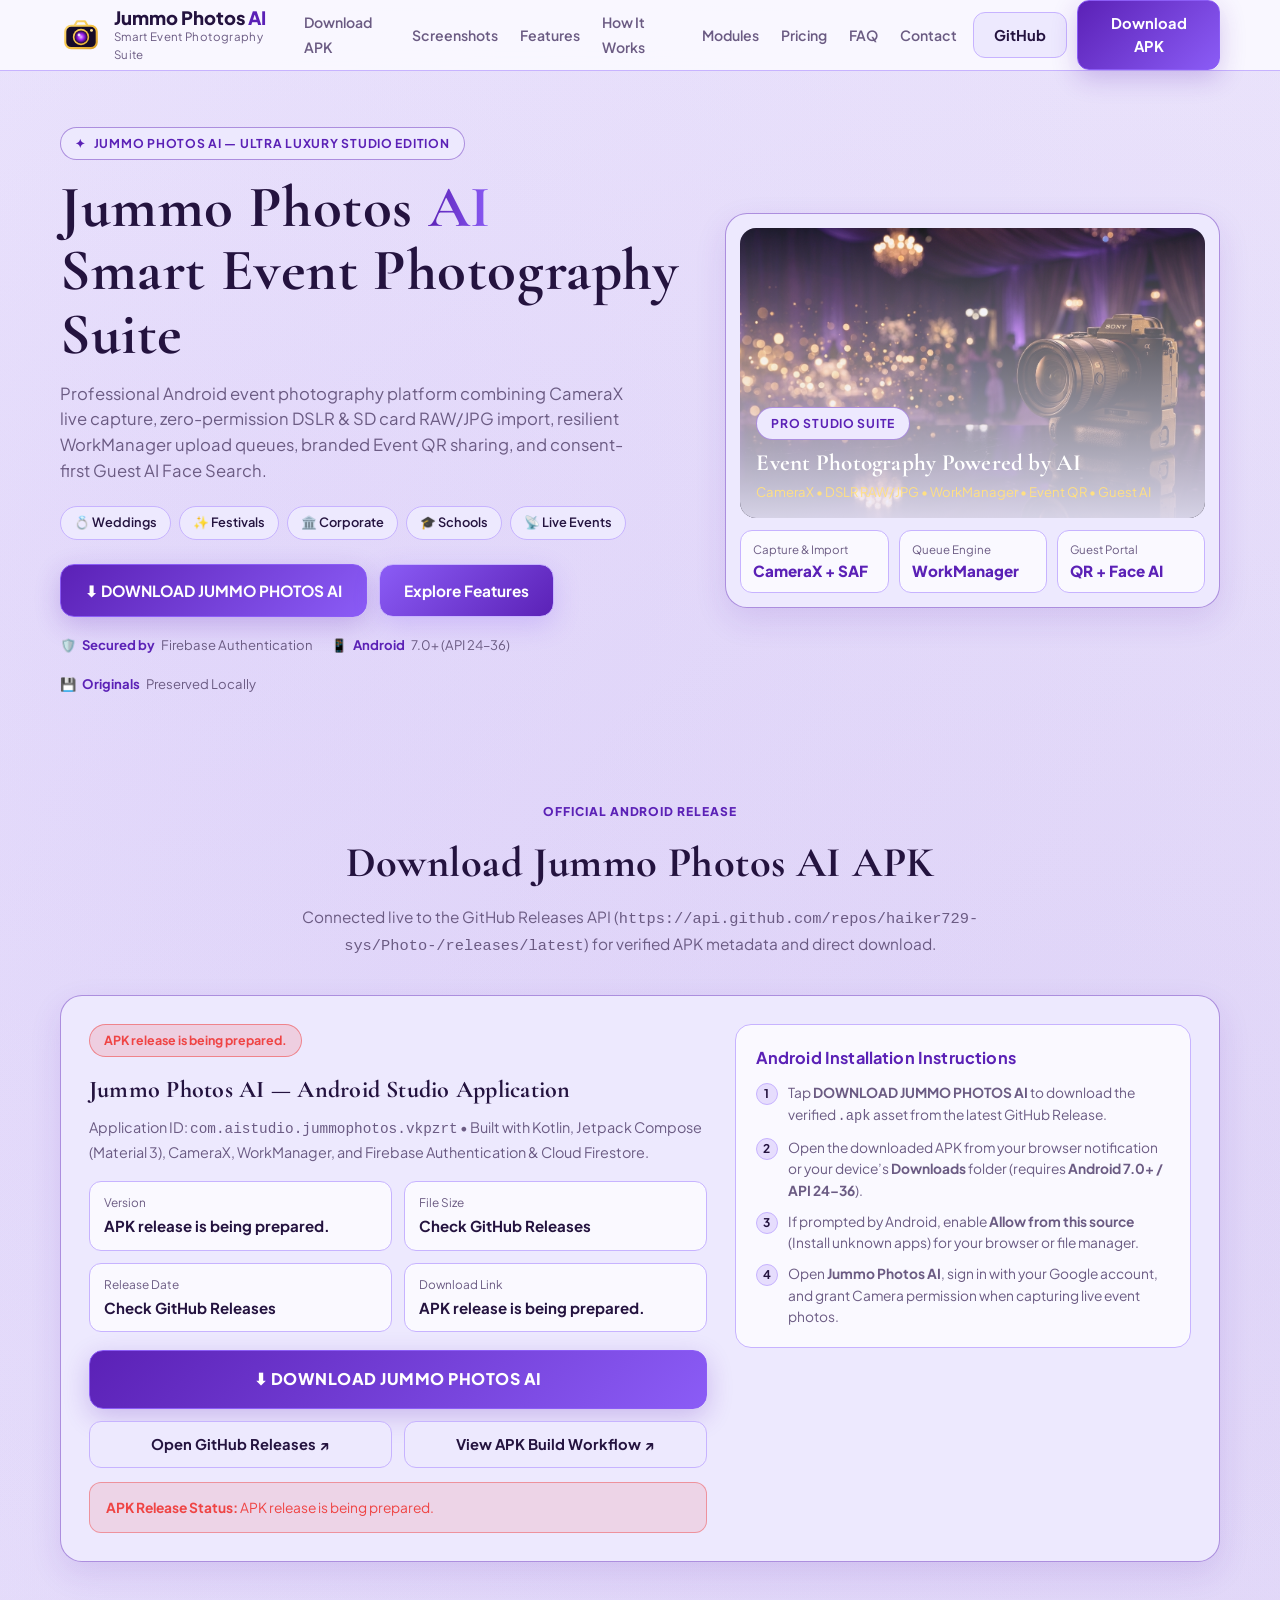
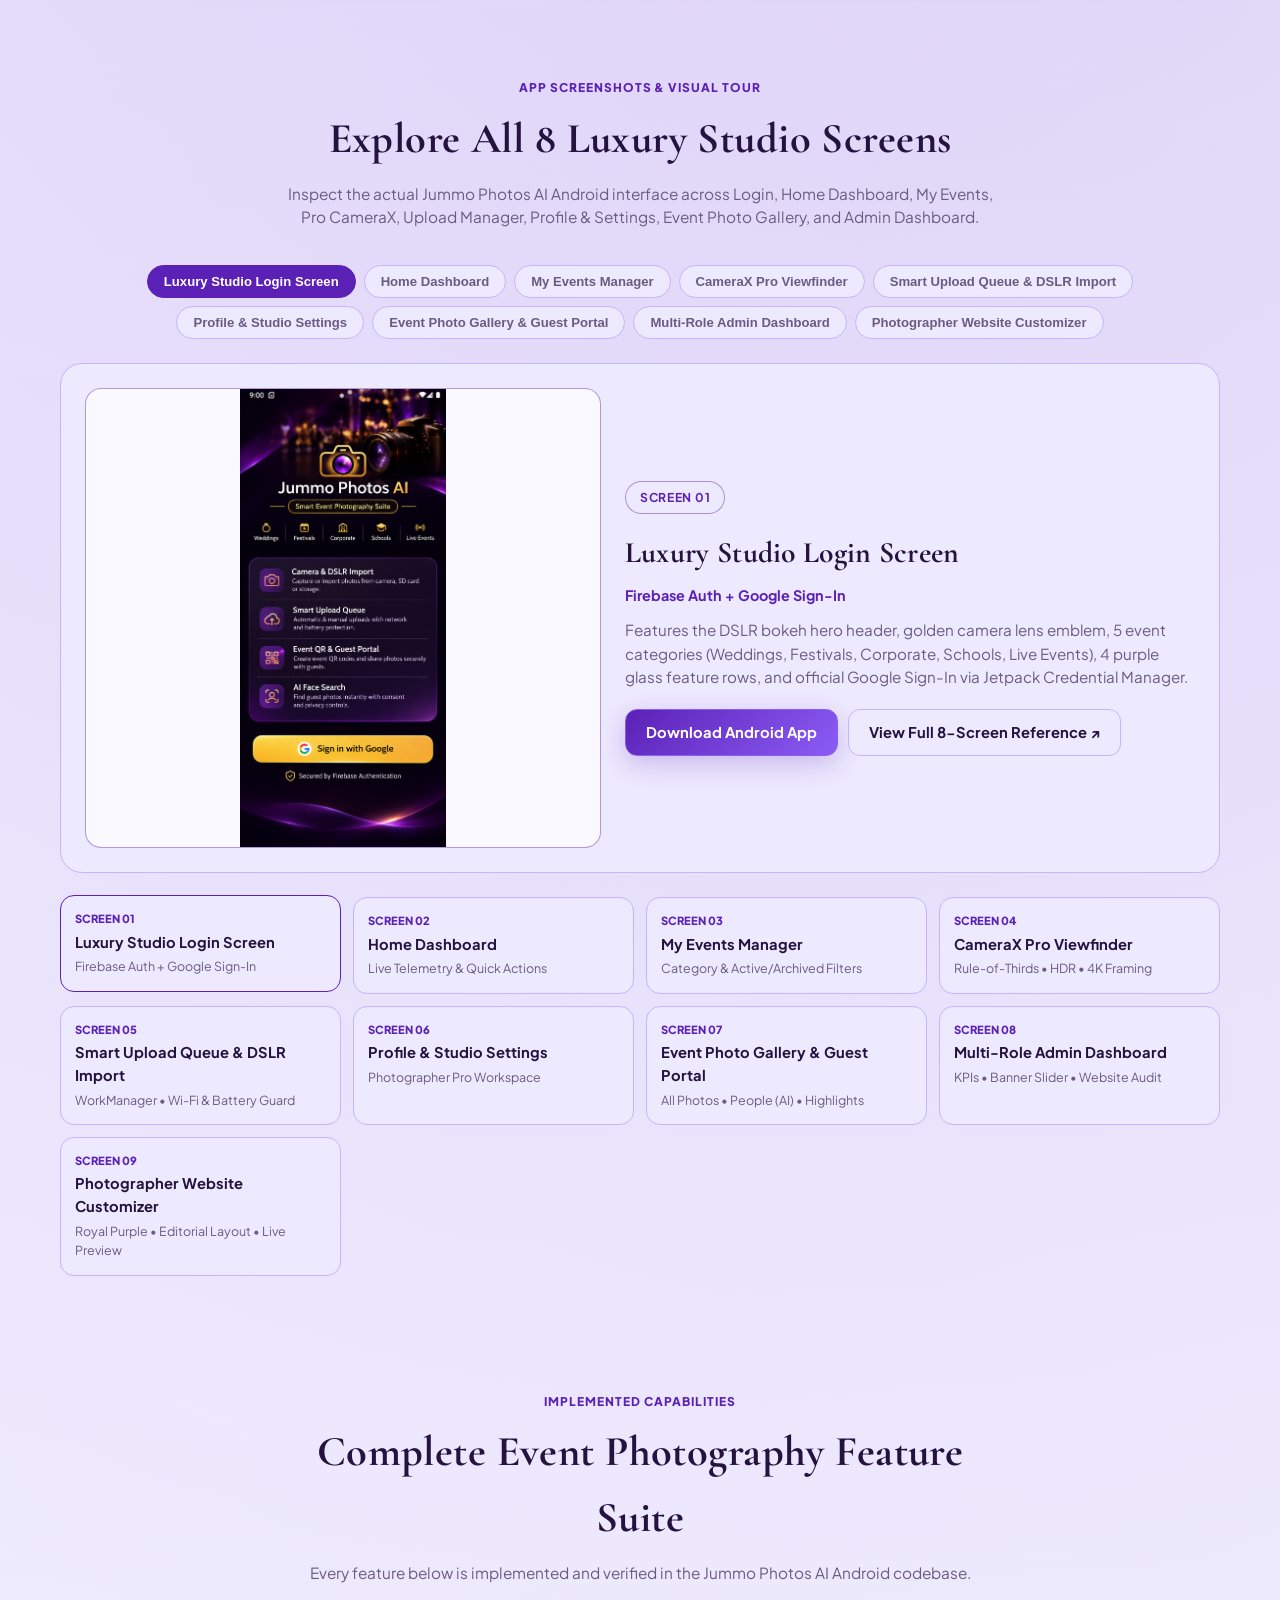
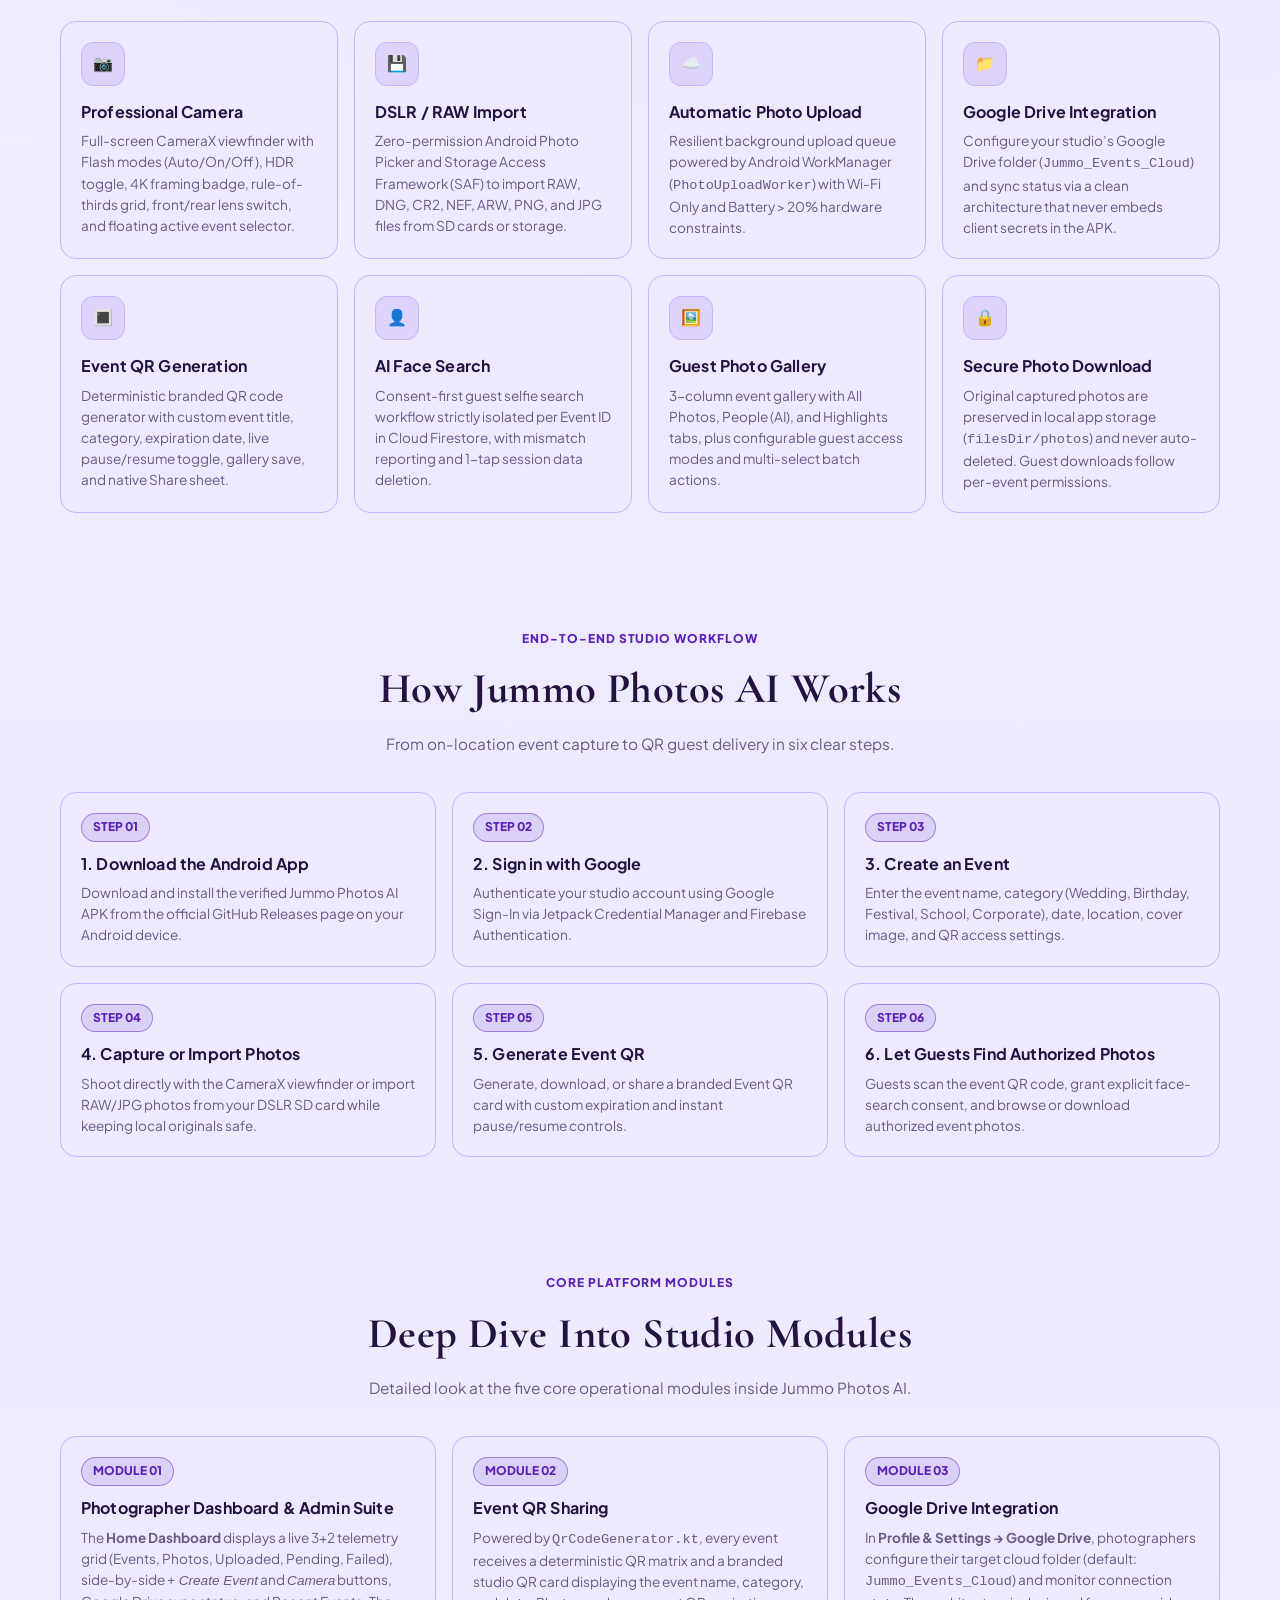
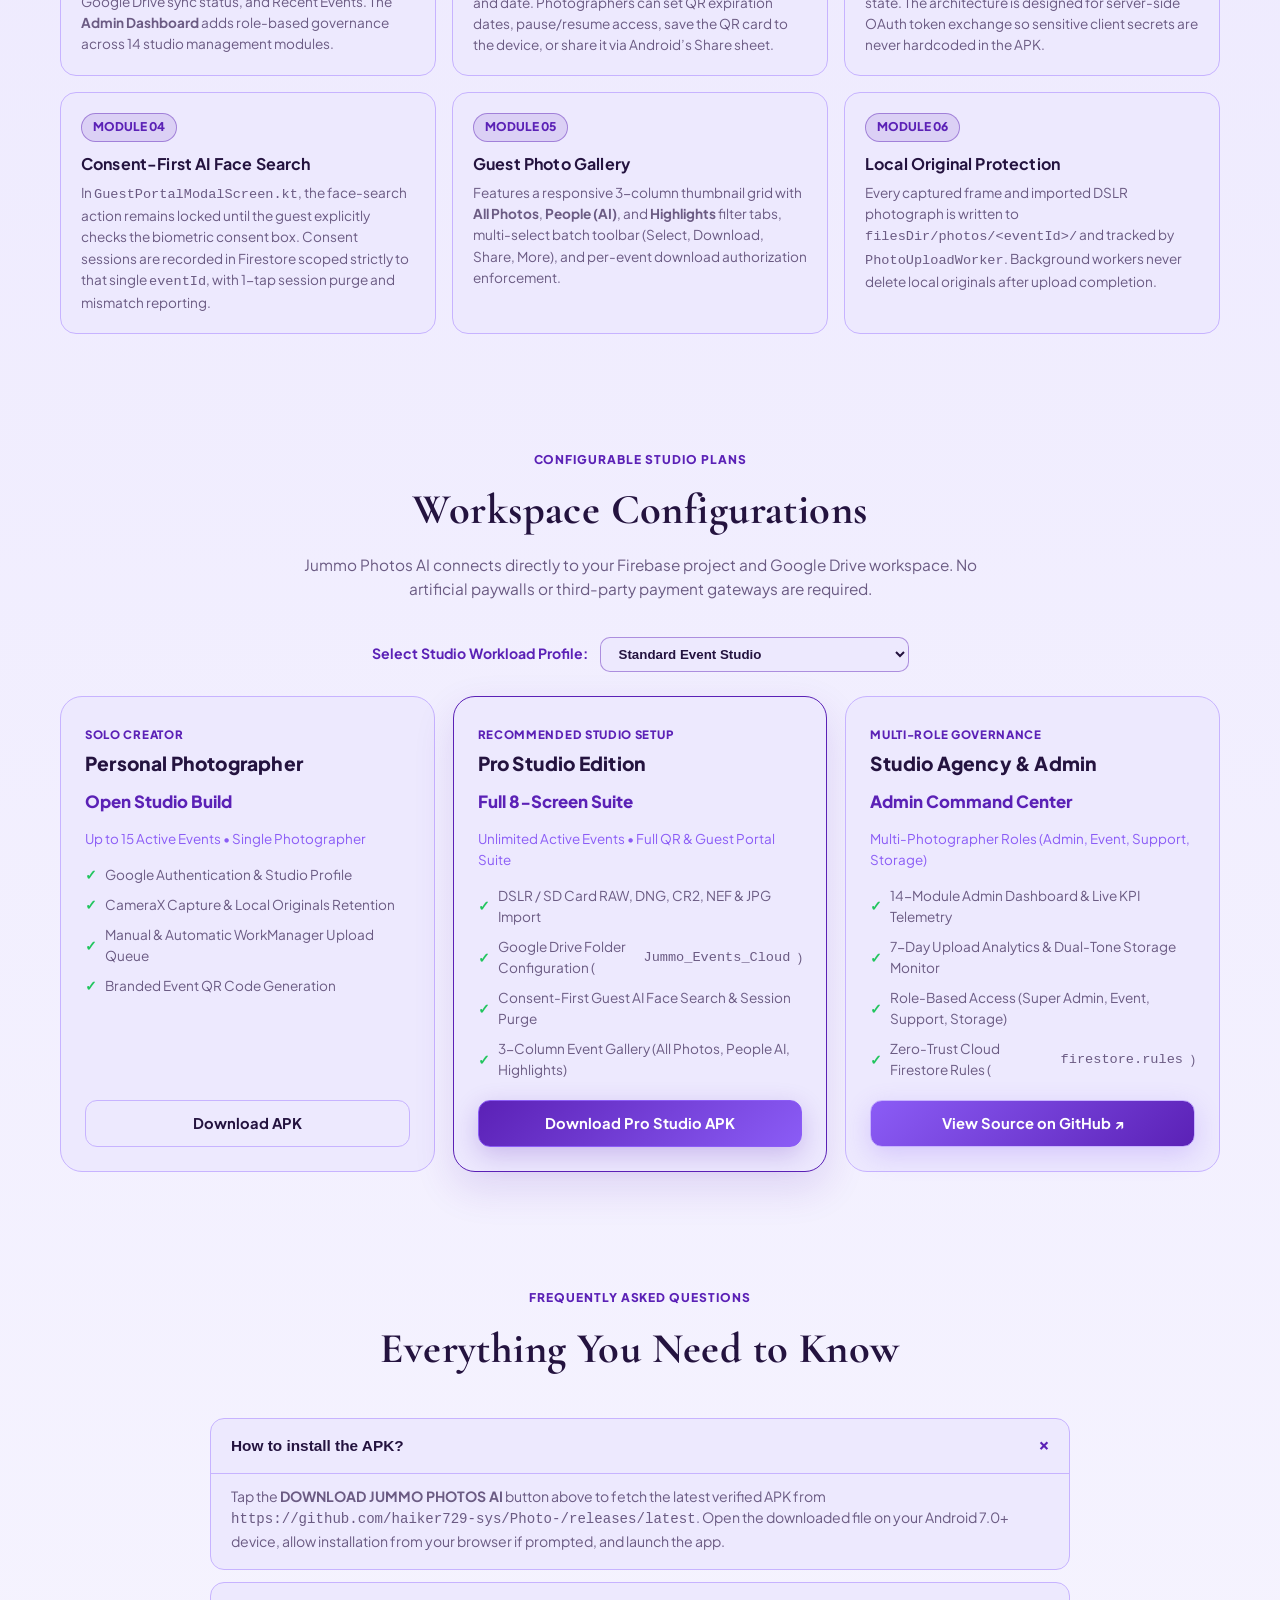
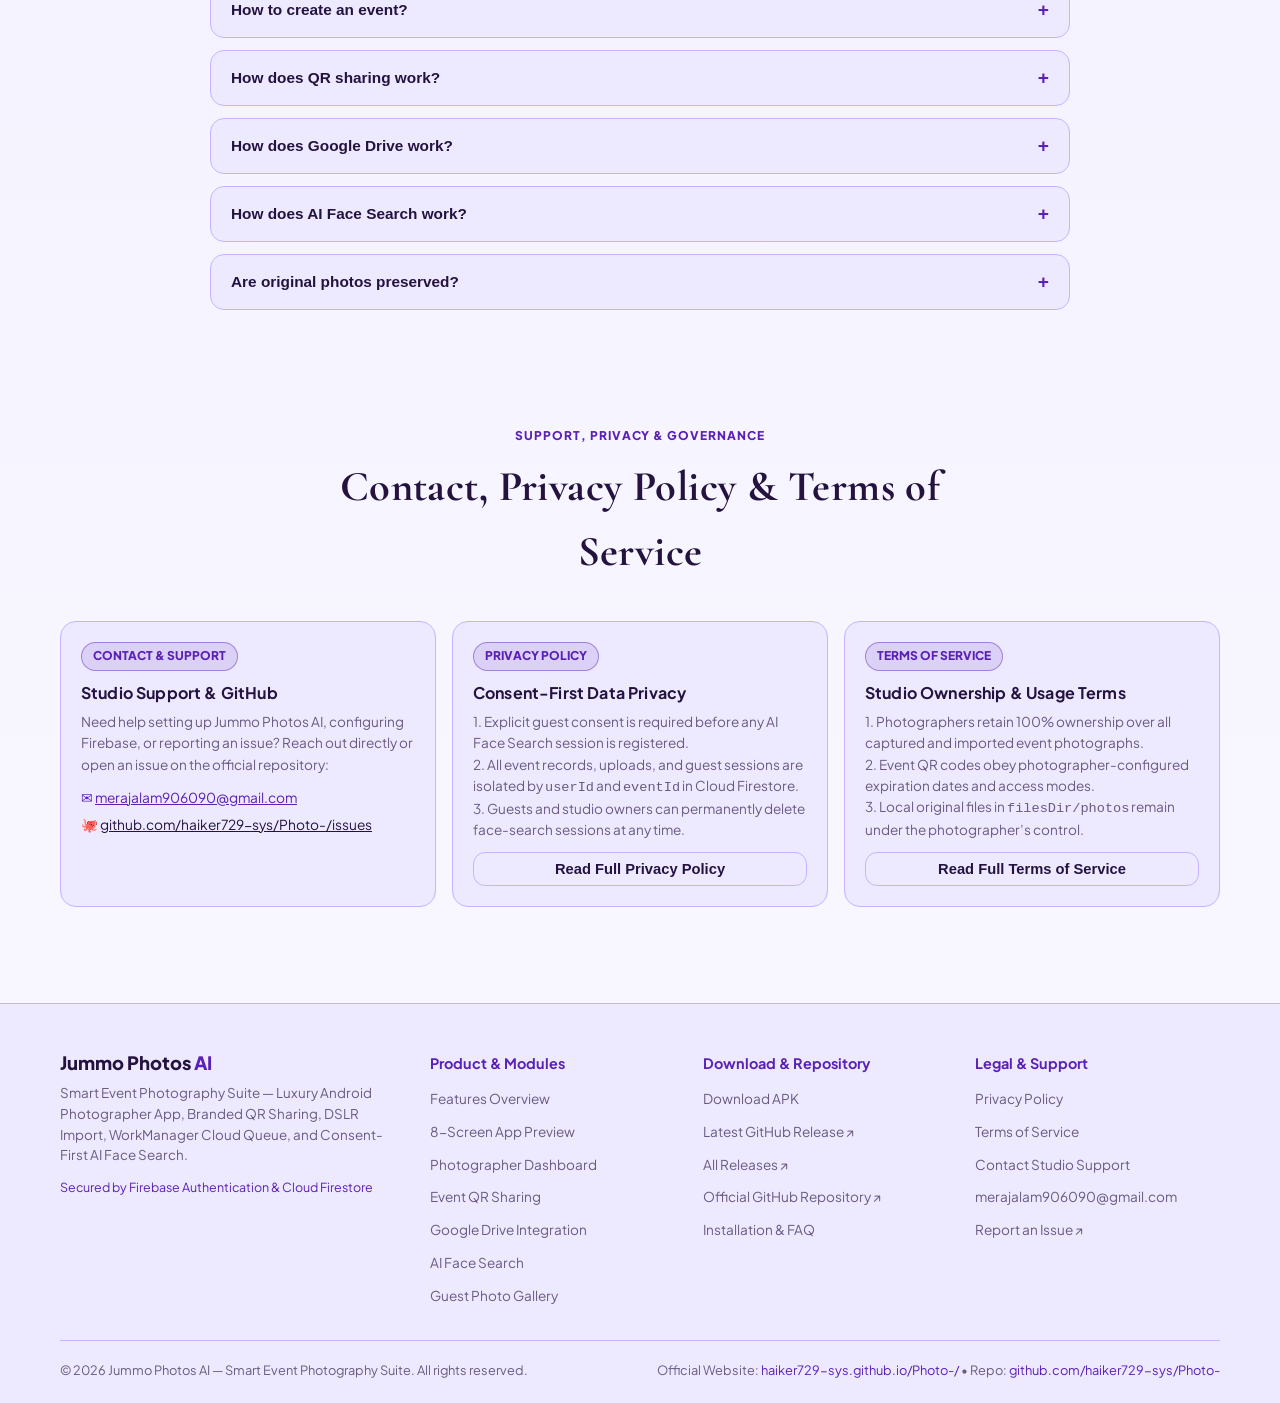
==== commit e22c876b: "feat: implement guest portal and redesign theme - Add guest event portal overlay and routing logic. " ====
--- a/docs/index.html
+++ b/docs/index.html
@@ -728,6 +728,136 @@
     </div>
   </footer>
 
+  <!-- GUEST EVENT PORTAL OVERLAY (Activates when ?event=ID is present) -->
+  <section id="guest-portal-section" class="guest-portal-container" style="display: none;" aria-label="Guest Photography Event Portal">
+    <div class="guest-portal-header">
+      <div class="container guest-nav-inner">
+        <div class="guest-brand">
+          <span class="studio-badge" id="guest-studio-name">✦ Jummo Pro Studio</span>
+          <span class="photographer-badge" id="guest-photographer-name">Owner / Developer: Meraj Sir</span>
+        </div>
+        <div class="guest-header-actions">
+          <a href="./" class="btn btn-outline btn-small" id="guest-exit-btn">View Applet Suite</a>
+        </div>
+      </div>
+    </div>
+
+    <div class="container guest-content-wrap">
+      <!-- Event Hero Card -->
+      <div class="guest-hero-card" id="guest-hero-card">
+        <div class="guest-hero-media">
+          <img id="guest-cover-img" src="./assets/screen-suite-8.png" alt="Event Cover Photo" class="guest-cover-photo" />
+          <div class="guest-cover-gradient"></div>
+          <span class="guest-category-badge" id="guest-category-badge">Wedding</span>
+        </div>
+        <div class="guest-hero-info">
+          <div class="guest-meta-row">
+            <span class="guest-date-pill" id="guest-event-date">📅 2026-12-15</span>
+            <span class="guest-location-pill" id="guest-event-location">📍 Main Studio Venue</span>
+            <span class="guest-photo-count-pill" id="guest-event-photo-count">📸 12 Photos Available</span>
+          </div>
+          <h1 class="guest-event-title" id="guest-event-title">Wedding Shoot</h1>
+          <p class="guest-event-desc" id="guest-event-desc">Welcome to our official guest photography portal. View original photos, run AI Face Search to find yourself instantly, or download high-resolution memories.</p>
+        </div>
+      </div>
+
+      <!-- PIN Security Gate (Shown when event is PIN Protected) -->
+      <div class="guest-pin-gate-card" id="guest-pin-gate-card" style="display: none;">
+        <div class="pin-card-inner">
+          <div class="pin-icon-wrap">🔒</div>
+          <h2 class="pin-title">Organizer Approved Access Required</h2>
+          <p class="pin-desc">This photography gallery is secured with a Guest Security PIN. Enter the PIN provided on your event card or invitation to unlock access.</p>
+          <div class="pin-input-group">
+            <input type="password" id="guest-pin-input" placeholder="Enter Guest Security PIN (e.g. 7290)" maxlength="10" autocomplete="off" />
+            <button type="button" class="btn btn-gold" id="guest-pin-verify-btn">Unlock Gallery</button>
+          </div>
+          <div class="pin-error-msg" id="guest-pin-error" style="display: none;"></div>
+        </div>
+      </div>
+
+      <!-- Unlocked Portal Main Content Area -->
+      <div id="guest-unlocked-area">
+        <!-- Actions Toolbar -->
+        <div class="guest-actions-bar">
+          <div class="guest-action-left">
+            <button type="button" class="btn btn-violet" id="guest-face-search-btn">
+              <span>👤</span> Find My Photos (AI Face Search)
+            </button>
+            <button type="button" class="btn btn-outline" id="guest-select-all-btn">
+              Select All (<span id="guest-selected-count">0</span>)
+            </button>
+          </div>
+          <div class="guest-action-right">
+            <button type="button" class="btn btn-gold" id="guest-download-selected-btn" disabled>
+              ⬇ Download Selected
+            </button>
+            <button type="button" class="btn btn-gold" id="guest-download-all-btn">
+              📦 Download All (ZIP)
+            </button>
+            <button type="button" class="btn btn-whatsapp" id="guest-whatsapp-share-btn">
+              💬 Share on WhatsApp
+            </button>
+          </div>
+        </div>
+
+        <!-- Editorial Gallery Grid -->
+        <div class="guest-gallery-section">
+          <div class="guest-gallery-header">
+            <h3>Event Photos &amp; Highlights</h3>
+            <span class="guest-gallery-status" id="guest-gallery-status">Showing all available original photos</span>
+          </div>
+          <div class="guest-gallery-grid" id="guest-gallery-grid">
+            <!-- Dynamically populated photo cards -->
+          </div>
+        </div>
+      </div>
+
+      <!-- Guest Portal Footer -->
+      <div class="guest-portal-footer">
+        <p>Original high-resolution photos curated by <strong>Jummo Photos AI</strong> &amp; <strong>Meraj Sir</strong>.</p>
+        <div class="guest-footer-links">
+          <a href="#" data-policy-modal="privacy">Guest Privacy Policy</a> •
+          <a href="#" id="guest-delete-face-btn">Request Face Data Purge</a>
+        </div>
+      </div>
+    </div>
+  </section>
+
+  <!-- Photo Lightbox Modal -->
+  <div class="lightbox-backdrop" id="guest-lightbox-modal" role="dialog" aria-modal="true" style="display: none;">
+    <div class="lightbox-content">
+      <button type="button" class="lightbox-close-btn" id="guest-lightbox-close">✕</button>
+      <img id="guest-lightbox-img" src="" alt="Enlarged photo" class="lightbox-img" />
+      <div class="lightbox-toolbar">
+        <span id="guest-lightbox-title" class="lightbox-title">Photo 01</span>
+        <button type="button" class="btn btn-gold btn-small" id="guest-lightbox-download-btn">⬇ Download Original</button>
+      </div>
+    </div>
+  </div>
+
+  <!-- AI Face Search Modal -->
+  <div class="modal-backdrop" id="guest-face-modal" role="dialog" aria-modal="true" style="display: none;">
+    <div class="modal-card">
+      <div class="modal-header">
+        <h3 style="color: var(--gold-bright);">✦ AI Face Search — Find My Photos</h3>
+        <button type="button" id="guest-face-modal-close" class="btn btn-outline" style="padding: 6px 12px;">Close ✕</button>
+      </div>
+      <div class="modal-body">
+        <p style="color: var(--text-lavender); font-size: 0.95rem; margin-bottom: 16px;">
+          Take or upload a clear selfie to instantly match your photos from this event. In strict compliance with our Consent-First Privacy Charter, your selfie is processed securely in-memory and never shared with advertisers or third parties.
+        </p>
+        <div style="text-align: center; margin-bottom: 16px;">
+          <input type="file" id="guest-selfie-file" accept="image/*" style="display: none;" />
+          <button type="button" class="btn btn-gold" id="guest-upload-selfie-btn">📸 Select Selfie</button>
+          <div id="guest-selfie-preview-wrap" style="margin-top: 14px; display: none;">
+            <img id="guest-selfie-preview" src="" alt="Selfie preview" style="width: 100px; height: 100px; border-radius: 50%; border: 2px solid var(--gold-bright); object-fit: cover;" />
+            <p id="guest-face-match-status" style="margin-top: 8px; color: var(--gold-bright); font-weight: 600; font-size: 0.9rem;">Matching face features…</p>
+          </div>
+        </div>
+      </div>
+    </div>
+  </div>
+
   <!-- Privacy Policy / Terms Modal -->
   <div class="modal-backdrop" id="policy-modal" role="dialog" aria-modal="true" aria-labelledby="policy-modal-title">
     <div class="modal-card">
--- a/docs/styles.css
+++ b/docs/styles.css
@@ -1,23 +1,23 @@
 :root {
-  --bg-obsidian: #090610;
-  --bg-royal-purple: #160B28;
-  --bg-card-purple: #24113F;
-  --bg-elevated-purple: #331857;
-  --violet-primary: #8B1EE4;
-  --violet-electric: #A020F0;
-  --violet-glow: #B44CFF;
-  --gold-bright: #F6C445;
-  --gold-soft: #FFE082;
-  --gold-deep: #D99B26;
-  --text-white: #F8F5FF;
-  --text-lavender: #B9A9D0;
-  --text-muted: #8E7BA8;
+  --bg-obsidian: #FAF9FF;
+  --bg-royal-purple: #EDE9FE;
+  --bg-card-purple: #EDE9FE;
+  --bg-elevated-purple: #C7B3FF;
+  --violet-primary: #5B21B6;
+  --violet-electric: #8B5CF6;
+  --violet-glow: #C7B3FF;
+  --gold-bright: #5B21B6;
+  --gold-soft: #8B5CF6;
+  --gold-deep: #5B21B6;
+  --text-white: #24133F;
+  --text-lavender: #6B5B83;
+  --text-muted: #6B5B83;
   --success-green: #22C55E;
   --warning-amber: #F59E0B;
   --error-red: #EF4444;
-  --border-subtle: rgba(180, 76, 255, 0.28);
-  --border-gold: rgba(246, 196, 69, 0.48);
-  --shadow-luxury: 0 20px 50px rgba(5, 2, 12, 0.78);
+  --border-subtle: #C7B3FF;
+  --border-gold: rgba(91, 33, 182, 0.45);
+  --shadow-luxury: 0 12px 32px rgba(91, 33, 182, 0.12);
   --radius-xl: 22px;
   --radius-lg: 16px;
   --radius-md: 12px;
@@ -40,9 +40,9 @@
 
 body {
   background:
-    radial-gradient(circle at 18% 8%, rgba(160, 32, 240, 0.22) 0%, transparent 38%),
-    radial-gradient(circle at 85% 16%, rgba(246, 196, 69, 0.14) 0%, transparent 35%),
-    linear-gradient(180deg, #090610 0%, #140A24 45%, #090610 100%);
+    radial-gradient(circle at 18% 8%, rgba(139, 92, 246, 0.14) 0%, transparent 38%),
+    radial-gradient(circle at 85% 16%, rgba(91, 33, 182, 0.10) 0%, transparent 35%),
+    linear-gradient(180deg, #FAF9FF 0%, #EDE9FE 55%, #FAF9FF 100%);
   color: var(--text-white);
   overflow-x: hidden;
 }
@@ -71,7 +71,7 @@
   z-index: 100;
   backdrop-filter: blur(18px);
   -webkit-backdrop-filter: blur(18px);
-  background: rgba(9, 6, 16, 0.84);
+  background: rgba(250, 249, 255, 0.92);
   border-bottom: 1px solid var(--border-subtle);
 }
 
@@ -161,25 +161,25 @@
 }
 
 .btn-gold {
-  background: linear-gradient(180deg, #FFE28A 0%, #F6C445 55%, #D99B26 100%);
-  color: var(--bg-obsidian);
+  background: linear-gradient(135deg, #5B21B6 0%, #8B5CF6 100%);
+  color: #FFFFFF;
   border-color: var(--gold-soft);
-  box-shadow: 0 8px 26px rgba(246, 196, 69, 0.28);
+  box-shadow: 0 8px 26px rgba(91, 33, 182, 0.24);
 }
 
 .btn-gold:hover {
-  box-shadow: 0 12px 32px rgba(246, 196, 69, 0.42);
+  box-shadow: 0 12px 32px rgba(91, 33, 182, 0.34);
 }
 
 .btn-violet {
-  background: linear-gradient(135deg, var(--violet-electric), var(--bg-elevated-purple));
-  color: var(--text-white);
+  background: linear-gradient(135deg, #8B5CF6, #5B21B6);
+  color: #FFFFFF;
   border-color: var(--violet-glow);
-  box-shadow: 0 8px 26px rgba(160, 32, 240, 0.28);
+  box-shadow: 0 8px 26px rgba(139, 92, 246, 0.24);
 }
 
 .btn-outline {
-  background: rgba(36, 17, 63, 0.65);
+  background: #EDE9FE;
   color: var(--text-white);
   border-color: var(--border-subtle);
 }
@@ -191,7 +191,7 @@
 
 .mobile-menu-btn {
   display: none;
-  background: rgba(36, 17, 63, 0.8);
+  background: #EDE9FE;
   color: var(--text-white);
   border: 1px solid var(--border-subtle);
   border-radius: 10px;
@@ -219,7 +219,7 @@
   gap: 8px;
   padding: 6px 14px;
   border-radius: var(--radius-pill);
-  background: rgba(36, 17, 63, 0.82);
+  background: #EDE9FE;
   border: 1px solid var(--border-gold);
   color: var(--gold-bright);
   font-size: 0.76rem;
@@ -237,7 +237,7 @@
 }
 
 .hero-title .gold-accent {
-  background: linear-gradient(90deg, #FFE28A, #F6C445, #E5A922);
+  background: linear-gradient(90deg, #5B21B6, #8B5CF6);
   -webkit-background-clip: text;
   -webkit-text-fill-color: transparent;
 }
@@ -262,7 +262,7 @@
   gap: 6px;
   padding: 6px 13px;
   border-radius: var(--radius-pill);
-  background: rgba(36, 17, 63, 0.72);
+  background: #EDE9FE;
   border: 1px solid var(--border-subtle);
   font-size: 0.8rem;
   font-weight: 600;
@@ -309,7 +309,7 @@
 .hero-visual-card {
   position: relative;
   border-radius: var(--radius-xl);
-  background: linear-gradient(160deg, rgba(51, 24, 87, 0.85), rgba(16, 8, 28, 0.95));
+  background: #EDE9FE;
   border: 1.5px solid var(--border-gold);
   box-shadow: var(--shadow-luxury);
   overflow: hidden;
@@ -334,7 +334,7 @@
 .hero-banner-overlay {
   position: absolute;
   inset: 0;
-  background: linear-gradient(180deg, rgba(9, 6, 16, 0.15) 0%, rgba(9, 6, 16, 0.88) 100%);
+  background: linear-gradient(180deg, rgba(250, 249, 255, 0.10) 0%, rgba(237, 233, 254, 0.90) 100%);
   display: flex;
   flex-direction: column;
   justify-content: flex-end;
@@ -348,7 +348,7 @@
 }
 
 .hero-mini-stat {
-  background: rgba(9, 6, 16, 0.72);
+  background: #FAF9FF;
   border: 1px solid var(--border-subtle);
   border-radius: 12px;
   padding: 10px 12px;
@@ -400,7 +400,7 @@
 
 /* APK Download Hub Section */
 .apk-hub-card {
-  background: linear-gradient(145deg, rgba(36, 17, 63, 0.94), rgba(16, 8, 30, 0.98));
+  background: #EDE9FE;
   border: 1.5px solid var(--border-gold);
   border-radius: var(--radius-xl);
   padding: 28px;
@@ -426,8 +426,8 @@
 }
 
 .release-status-pill.checking {
-  background: rgba(245, 158, 11, 0.16);
-  border: 1px solid rgba(245, 158, 11, 0.5);
+  background: rgba(139, 92, 246, 0.16);
+  border: 1px solid rgba(139, 92, 246, 0.5);
   color: var(--gold-bright);
 }
 
@@ -440,7 +440,7 @@
 .release-status-pill.unavailable {
   background: rgba(239, 68, 68, 0.16);
   border: 1px solid rgba(239, 68, 68, 0.55);
-  color: #FCA5A5;
+  color: var(--error-red);
 }
 
 .apk-meta-grid {
@@ -451,7 +451,7 @@
 }
 
 .apk-meta-box {
-  background: rgba(9, 6, 16, 0.65);
+  background: #FAF9FF;
   border: 1px solid var(--border-subtle);
   border-radius: 12px;
   padding: 12px 14px;
@@ -483,9 +483,9 @@
   margin-top: 14px;
   padding: 14px 16px;
   border-radius: 12px;
-  background: rgba(239, 68, 68, 0.16);
-  border: 1px solid rgba(239, 68, 68, 0.55);
-  color: #FECACA;
+  background: rgba(239, 68, 68, 0.12);
+  border: 1px solid rgba(239, 68, 68, 0.45);
+  color: var(--error-red);
   font-size: 0.86rem;
 }
 
@@ -494,7 +494,7 @@
 }
 
 .install-steps-card {
-  background: rgba(9, 6, 16, 0.68);
+  background: #FAF9FF;
   border: 1px solid var(--border-subtle);
   border-radius: 16px;
   padding: 20px;
@@ -527,7 +527,7 @@
   width: 22px;
   height: 22px;
   border-radius: 50%;
-  background: rgba(160, 32, 240, 0.28);
+  background: rgba(139, 92, 246, 0.18);
   border: 1px solid var(--violet-glow);
   color: var(--text-white);
   font-size: 0.75rem;
@@ -547,7 +547,7 @@
 }
 
 .feature-card {
-  background: linear-gradient(160deg, rgba(36, 17, 63, 0.88), rgba(18, 9, 32, 0.94));
+  background: #EDE9FE;
   border: 1px solid var(--border-subtle);
   border-radius: var(--radius-lg);
   padding: 20px;
@@ -563,7 +563,7 @@
   width: 44px;
   height: 44px;
   border-radius: 12px;
-  background: linear-gradient(135deg, rgba(160, 32, 240, 0.35), rgba(51, 24, 87, 0.9));
+  background: rgba(139, 92, 246, 0.16);
   border: 1px solid var(--violet-glow);
   display: flex;
   align-items: center;
@@ -597,7 +597,7 @@
 .preview-tab-btn {
   padding: 8px 16px;
   border-radius: var(--radius-pill);
-  background: rgba(36, 17, 63, 0.75);
+  background: #EDE9FE;
   border: 1px solid var(--border-subtle);
   color: var(--text-lavender);
   font-size: 0.82rem;
@@ -610,7 +610,7 @@
 .preview-tab-btn:hover {
   background: var(--gold-bright);
   border-color: var(--gold-bright);
-  color: var(--bg-obsidian);
+  color: #FFFFFF;
 }
 
 .preview-showcase-layout {
@@ -618,7 +618,7 @@
   grid-template-columns: 0.95fr 1.05fr;
   gap: 24px;
   align-items: center;
-  background: linear-gradient(150deg, rgba(36, 17, 63, 0.9), rgba(12, 6, 22, 0.96));
+  background: #EDE9FE;
   border: 1px solid var(--border-subtle);
   border-radius: var(--radius-xl);
   padding: 24px;
@@ -651,7 +651,7 @@
 }
 
 .screen-mini-card {
-  background: rgba(36, 17, 63, 0.72);
+  background: #EDE9FE;
   border: 1px solid var(--border-subtle);
   border-radius: 14px;
   padding: 14px;
@@ -692,7 +692,7 @@
 }
 
 .step-card {
-  background: rgba(36, 17, 63, 0.8);
+  background: #EDE9FE;
   border: 1px solid var(--border-subtle);
   border-radius: var(--radius-lg);
   padding: 20px;
@@ -705,7 +705,7 @@
   justify-content: center;
   padding: 4px 11px;
   border-radius: var(--radius-pill);
-  background: rgba(246, 196, 69, 0.16);
+  background: rgba(91, 33, 182, 0.12);
   border: 1px solid var(--border-gold);
   color: var(--gold-bright);
   font-size: 0.75rem;
@@ -743,7 +743,7 @@
 }
 
 .pricing-card {
-  background: linear-gradient(165deg, rgba(36, 17, 63, 0.88), rgba(14, 7, 26, 0.96));
+  background: #EDE9FE;
   border: 1px solid var(--border-subtle);
   border-radius: var(--radius-xl);
   padding: 24px;
@@ -754,7 +754,7 @@
 
 .pricing-card.featured {
   border: 1.5px solid var(--gold-bright);
-  box-shadow: 0 16px 40px rgba(246, 196, 69, 0.16);
+  box-shadow: 0 16px 40px rgba(91, 33, 182, 0.14);
 }
 
 .plan-badge {
@@ -813,7 +813,7 @@
 }
 
 .faq-item {
-  background: rgba(36, 17, 63, 0.82);
+  background: #EDE9FE;
   border: 1px solid var(--border-subtle);
   border-radius: 14px;
   overflow: hidden;
@@ -849,7 +849,7 @@
   padding: 0 20px 16px;
   font-size: 0.88rem;
   color: var(--text-lavender);
-  border-top: 1px solid rgba(180, 76, 255, 0.16);
+  border-top: 1px solid var(--border-subtle);
   padding-top: 12px;
 }
 
@@ -859,7 +859,7 @@
 
 /* Footer */
 .site-footer {
-  background: #06040B;
+  background: #EDE9FE;
   border-top: 1px solid var(--border-subtle);
   padding: 48px 0 32px;
   margin-top: 40px;
@@ -903,7 +903,7 @@
 }
 
 .footer-bottom {
-  border-top: 1px solid rgba(180, 76, 255, 0.18);
+  border-top: 1px solid var(--border-subtle);
   padding-top: 20px;
   display: flex;
   flex-wrap: wrap;
@@ -917,7 +917,7 @@
 .modal-backdrop {
   position: fixed;
   inset: 0;
-  background: rgba(5, 2, 12, 0.84);
+  background: rgba(36, 19, 63, 0.65);
   backdrop-filter: blur(8px);
   display: none;
   align-items: center;
@@ -981,7 +981,7 @@
     top: 70px;
     left: 0;
     right: 0;
-    background: rgba(16, 8, 30, 0.98);
+    background: #FAF9FF;
     border-bottom: 1px solid var(--border-subtle);
     flex-direction: column;
     padding: 16px 20px;
@@ -1006,3 +1006,334 @@
     padding: 40px 0;
   }
 }
+
+/* ==========================================================================
+   GUEST EVENT PORTAL & EDITORIAL GALLERY STYLES
+   ========================================================================== */
+.guest-portal-container {
+  min-height: 100vh;
+  background: radial-gradient(circle at 50% 0%, #EDE9FE 0%, #FAF9FF 65%);
+  padding-bottom: 60px;
+}
+.guest-portal-header {
+  background: rgba(250, 249, 255, 0.94);
+  backdrop-filter: blur(14px);
+  border-bottom: 1px solid var(--border-subtle);
+  position: sticky;
+  top: 0;
+  z-index: 90;
+  padding: 12px 0;
+}
+.guest-nav-inner {
+  display: flex;
+  align-items: center;
+  justify-content: space-between;
+}
+.guest-brand {
+  display: flex;
+  flex-direction: column;
+  gap: 2px;
+}
+.guest-brand .studio-badge {
+  font-weight: 700;
+  color: var(--gold-bright);
+  font-size: 1.05rem;
+}
+.guest-brand .photographer-badge {
+  font-size: 0.78rem;
+  color: var(--text-lavender);
+}
+.guest-hero-card {
+  margin-top: 24px;
+  background: var(--bg-card-purple);
+  border: 1px solid var(--border-gold);
+  border-radius: var(--radius-xl);
+  overflow: hidden;
+  box-shadow: var(--shadow-luxury);
+}
+.guest-hero-media {
+  position: relative;
+  width: 100%;
+  height: 280px;
+  overflow: hidden;
+}
+.guest-cover-photo {
+  width: 100%;
+  height: 100%;
+  object-fit: cover;
+}
+.guest-cover-gradient {
+  position: absolute;
+  inset: 0;
+  background: linear-gradient(180deg, transparent 40%, rgba(237, 233, 254, 0.92) 100%);
+}
+.guest-category-badge {
+  position: absolute;
+  top: 14px;
+  right: 14px;
+  background: var(--violet-primary);
+  color: #ffffff;
+  padding: 4px 12px;
+  border-radius: var(--radius-pill);
+  font-size: 0.82rem;
+  font-weight: 700;
+  border: 1px solid rgba(255, 255, 255, 0.3);
+}
+.guest-hero-info {
+  padding: 20px 24px 24px;
+}
+.guest-meta-row {
+  display: flex;
+  flex-wrap: wrap;
+  gap: 10px;
+  margin-bottom: 12px;
+}
+.guest-meta-row span {
+  font-size: 0.82rem;
+  background: #FAF9FF;
+  padding: 4px 10px;
+  border-radius: var(--radius-pill);
+  color: var(--text-lavender);
+  border: 1px solid var(--border-subtle);
+}
+.guest-event-title {
+  font-size: 1.85rem;
+  color: var(--text-white);
+  margin-bottom: 8px;
+}
+.guest-event-desc {
+  font-size: 0.95rem;
+  color: var(--text-lavender);
+  line-height: 1.5;
+}
+
+/* PIN Security Gate */
+.guest-pin-gate-card {
+  margin-top: 24px;
+  background: #EDE9FE;
+  border: 1.5px solid var(--gold-bright);
+  border-radius: var(--radius-xl);
+  padding: 32px 24px;
+  text-align: center;
+  box-shadow: 0 10px 40px rgba(91, 33, 182, 0.14);
+}
+.pin-icon-wrap {
+  font-size: 2.5rem;
+  margin-bottom: 12px;
+}
+.pin-title {
+  color: var(--gold-bright);
+  font-size: 1.35rem;
+  margin-bottom: 8px;
+}
+.pin-desc {
+  color: var(--text-lavender);
+  font-size: 0.92rem;
+  max-width: 480px;
+  margin: 0 auto 20px;
+}
+.pin-input-group {
+  display: flex;
+  justify-content: center;
+  gap: 10px;
+  max-width: 420px;
+  margin: 0 auto;
+}
+.pin-input-group input {
+  flex: 1;
+  background: #FAF9FF;
+  border: 1px solid var(--border-gold);
+  border-radius: var(--radius-md);
+  padding: 10px 14px;
+  color: var(--text-white);
+  font-size: 1.1rem;
+  letter-spacing: 2px;
+  text-align: center;
+}
+.pin-error-msg {
+  color: var(--error-red);
+  font-size: 0.88rem;
+  font-weight: 600;
+  margin-top: 12px;
+}
+
+/* Actions Bar */
+.guest-actions-bar {
+  display: flex;
+  flex-wrap: wrap;
+  align-items: center;
+  justify-content: space-between;
+  gap: 12px;
+  margin: 24px 0 16px;
+  padding: 14px 18px;
+  background: #EDE9FE;
+  border: 1px solid var(--border-subtle);
+  border-radius: var(--radius-lg);
+}
+.guest-action-left,
+.guest-action-right {
+  display: flex;
+  flex-wrap: wrap;
+  gap: 8px;
+  align-items: center;
+}
+.btn-whatsapp {
+  background: #25D366;
+  color: #FFFFFF;
+  font-weight: 700;
+}
+.btn-whatsapp:hover {
+  background: #20BA5A;
+}
+
+/* Editorial Gallery Grid */
+.guest-gallery-section {
+  margin-top: 10px;
+}
+.guest-gallery-header {
+  display: flex;
+  justify-content: space-between;
+  align-items: center;
+  margin-bottom: 14px;
+}
+.guest-gallery-header h3 {
+  font-size: 1.25rem;
+  color: var(--gold-bright);
+}
+.guest-gallery-status {
+  font-size: 0.82rem;
+  color: var(--text-muted);
+}
+.guest-gallery-grid {
+  display: grid;
+  grid-template-columns: repeat(auto-fill, minmax(260px, 1fr));
+  gap: 16px;
+}
+.photo-card {
+  position: relative;
+  border-radius: var(--radius-md);
+  overflow: hidden;
+  background: var(--bg-card-purple);
+  border: 1px solid var(--border-subtle);
+  transition: transform 0.2s ease, border-color 0.2s ease, box-shadow 0.2s ease;
+  cursor: pointer;
+}
+.photo-card:hover {
+  transform: translateY(-3px);
+  border-color: var(--gold-bright);
+  box-shadow: 0 10px 24px rgba(91, 33, 182, 0.16);
+}
+.photo-card-img {
+  width: 100%;
+  height: 200px;
+  object-fit: cover;
+  display: block;
+}
+.photo-card-overlay {
+  position: absolute;
+  top: 10px;
+  left: 10px;
+  right: 10px;
+  display: flex;
+  justify-content: space-between;
+  align-items: center;
+}
+.photo-card-checkbox {
+  width: 22px;
+  height: 22px;
+  accent-color: var(--gold-bright);
+  cursor: pointer;
+}
+.photo-card-footer {
+  padding: 10px 12px;
+  display: flex;
+  justify-content: space-between;
+  align-items: center;
+  background: #EDE9FE;
+}
+.photo-filename {
+  font-size: 0.8rem;
+  color: var(--text-white);
+  font-weight: 600;
+  overflow: hidden;
+  text-overflow: ellipsis;
+  white-space: nowrap;
+  max-width: 160px;
+}
+.photo-download-icon {
+  background: none;
+  border: none;
+  color: var(--gold-bright);
+  cursor: pointer;
+  font-size: 1rem;
+  padding: 4px;
+}
+
+/* Lightbox Modal */
+.lightbox-backdrop {
+  position: fixed;
+  inset: 0;
+  background: rgba(36, 19, 63, 0.88);
+  z-index: 999;
+  display: flex;
+  align-items: center;
+  justify-content: center;
+  padding: 20px;
+}
+.lightbox-content {
+  position: relative;
+  max-width: 90vw;
+  max-height: 90vh;
+  display: flex;
+  flex-direction: column;
+  align-items: center;
+}
+.lightbox-img {
+  max-width: 100%;
+  max-height: 75vh;
+  border-radius: var(--radius-lg);
+  border: 1px solid var(--border-gold);
+  box-shadow: 0 15px 50px rgba(36, 19, 63, 0.45);
+  object-fit: contain;
+}
+.lightbox-close-btn {
+  position: absolute;
+  top: -40px;
+  right: 0;
+  background: transparent;
+  border: none;
+  color: #ffffff;
+  font-size: 1.8rem;
+  cursor: pointer;
+}
+.lightbox-toolbar {
+  margin-top: 14px;
+  display: flex;
+  align-items: center;
+  justify-content: space-between;
+  width: 100%;
+  padding: 8px 14px;
+  background: #EDE9FE;
+  border-radius: var(--radius-md);
+  border: 1px solid var(--border-subtle);
+}
+.lightbox-title {
+  color: var(--text-white);
+  font-size: 0.9rem;
+  font-weight: 600;
+}
+.guest-portal-footer {
+  margin-top: 40px;
+  text-align: center;
+  padding-top: 24px;
+  border-top: 1px solid var(--border-subtle);
+  color: var(--text-lavender);
+  font-size: 0.88rem;
+}
+.guest-footer-links {
+  margin-top: 8px;
+}
+.guest-footer-links a {
+  color: var(--gold-bright);
+  text-decoration: none;
+}
